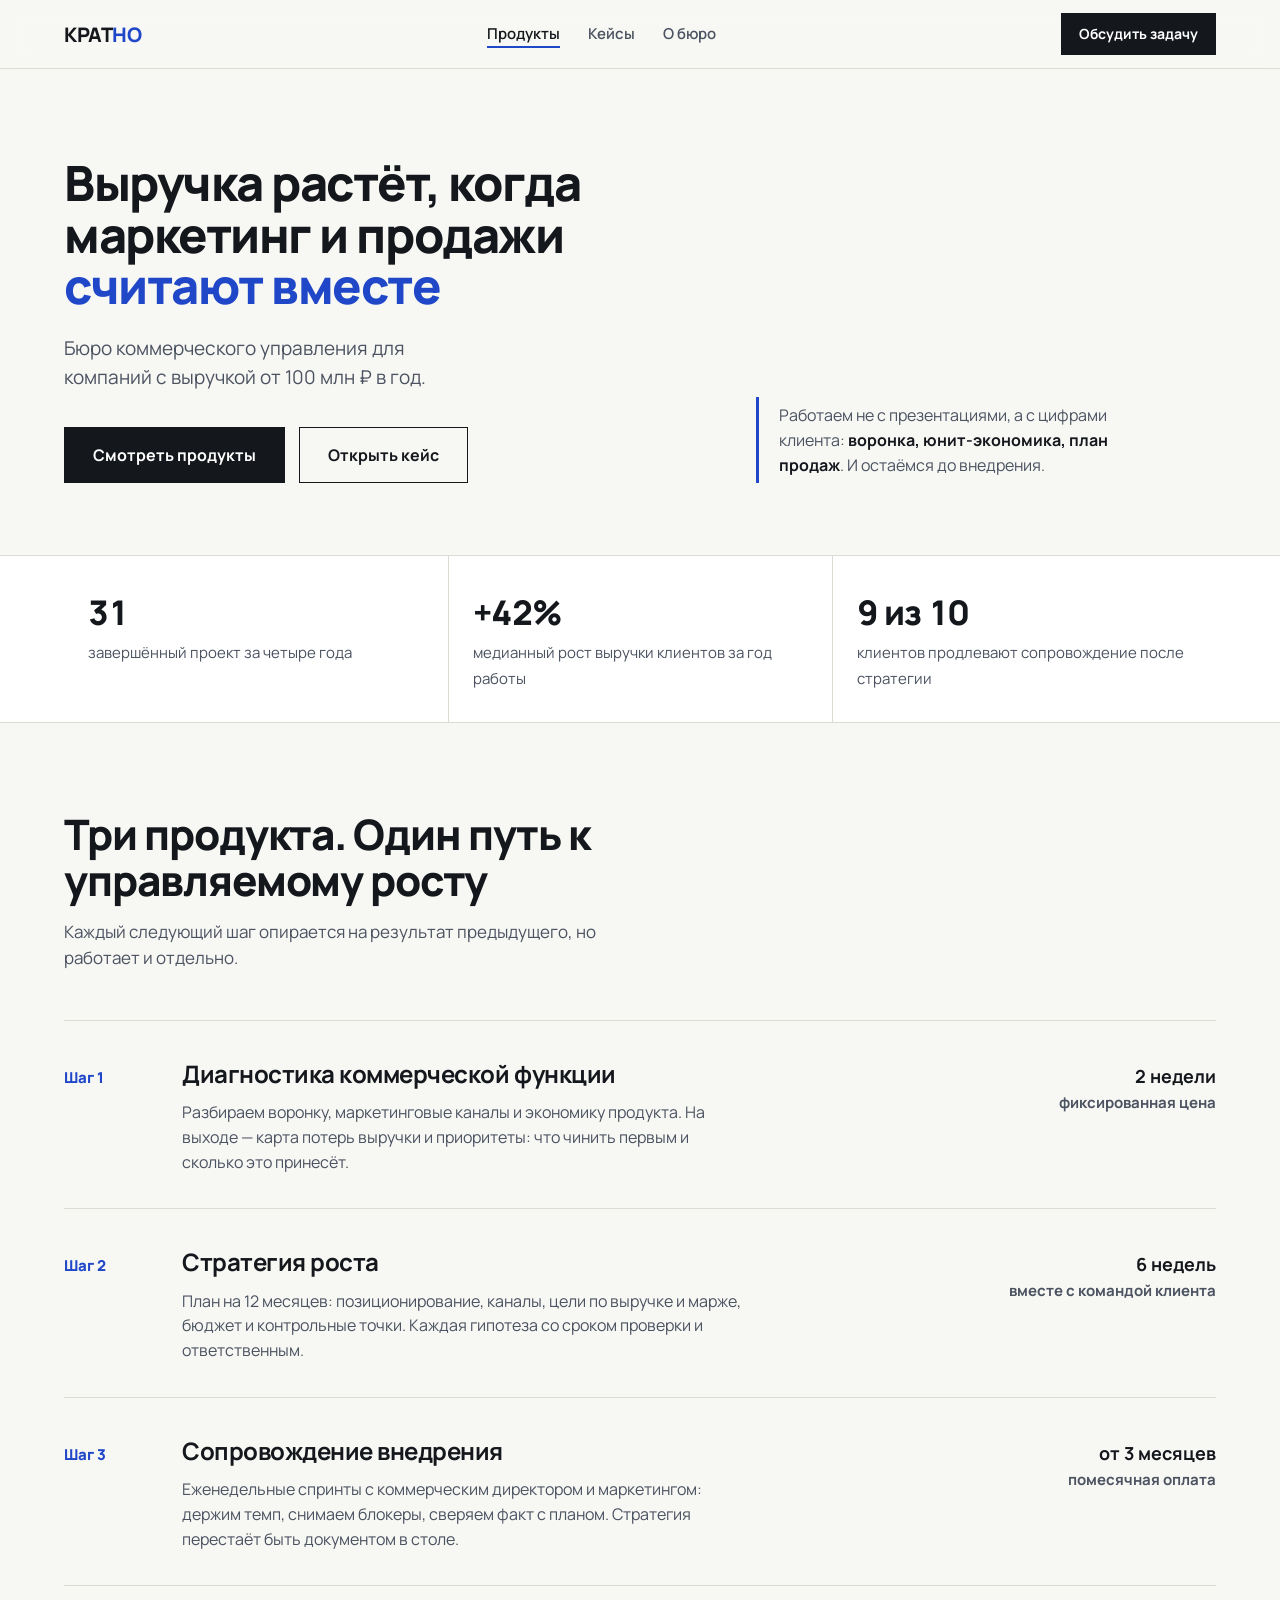
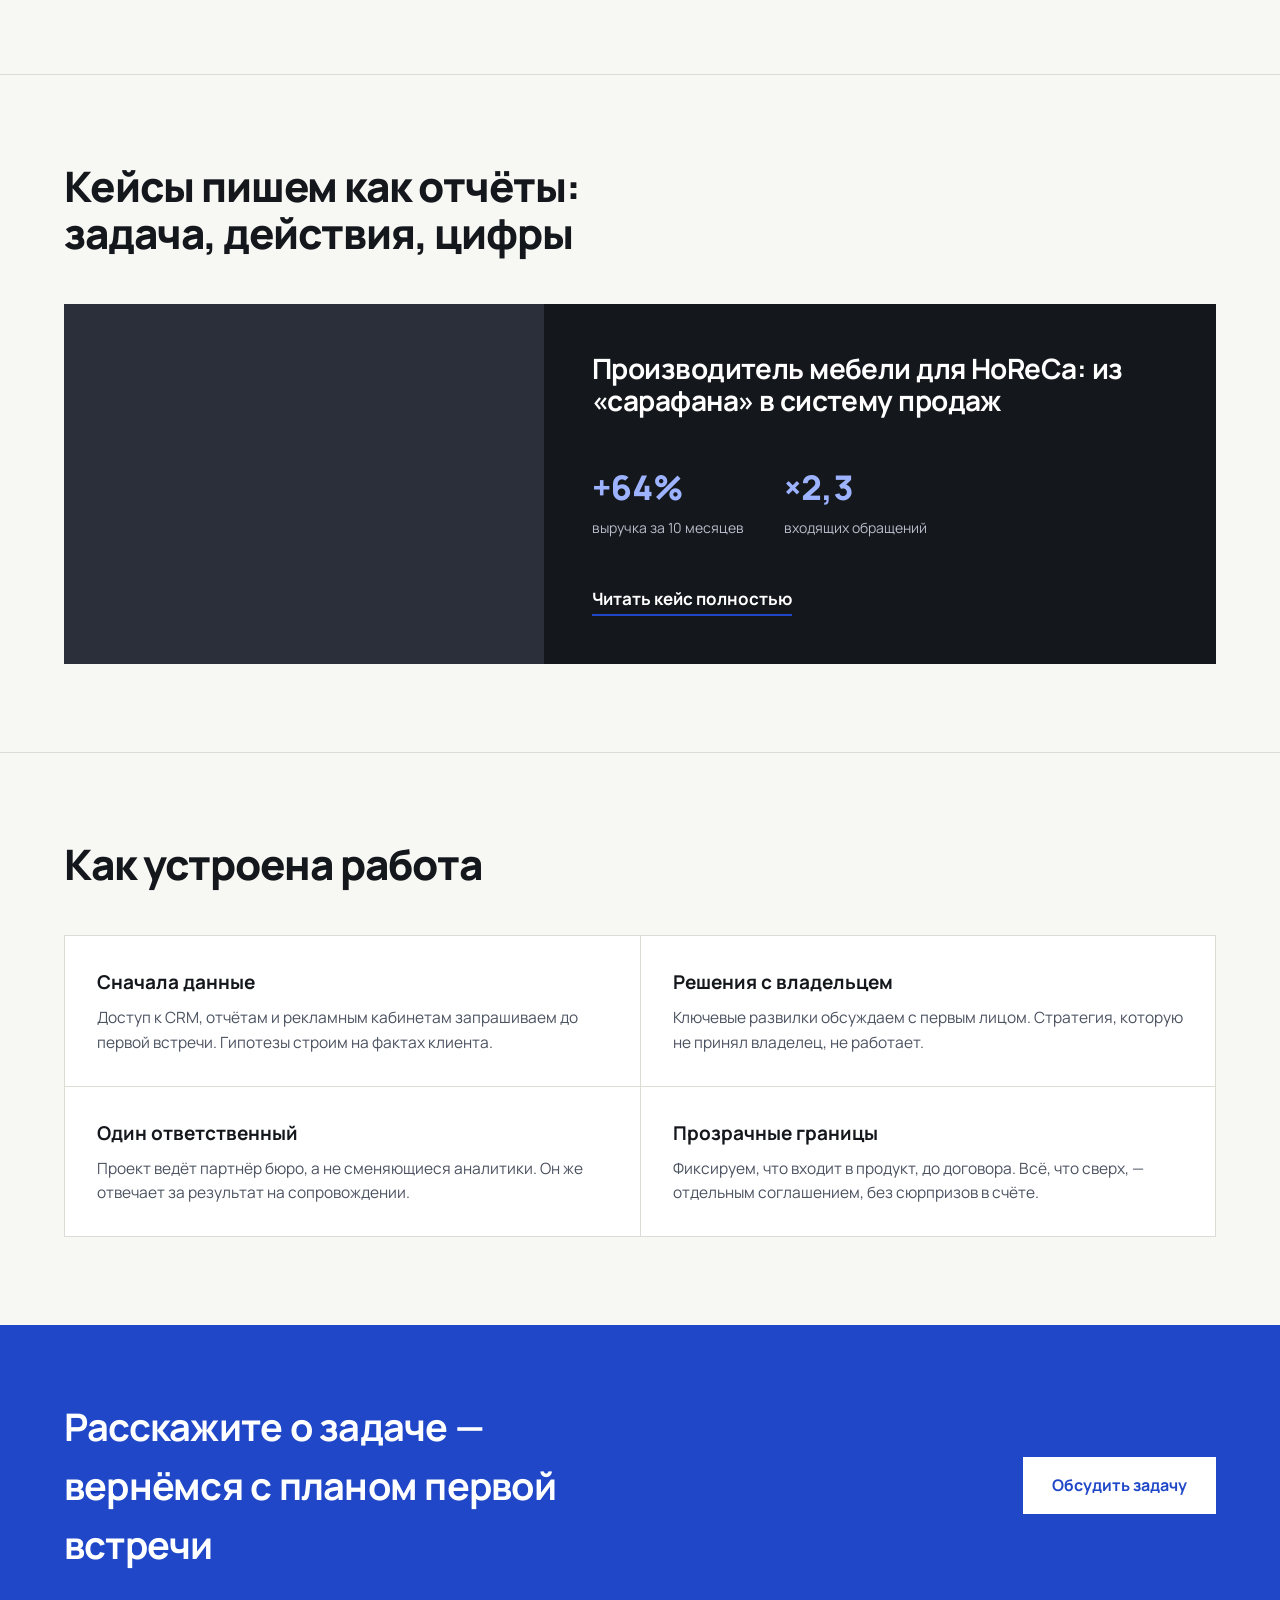
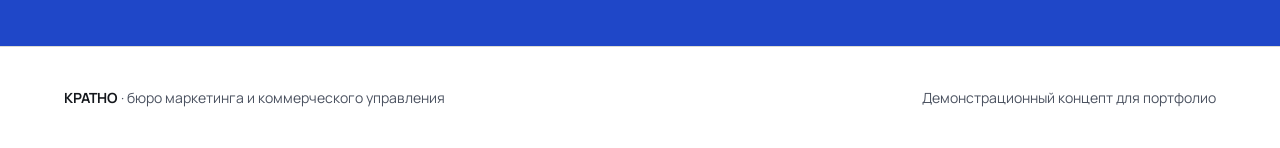
==== index.html @ 01b99e9a "Consulting bureau demo site: home, case study, about" ====
<!DOCTYPE html>
<html lang="ru">
<head>
<meta charset="utf-8">
<meta name="viewport" content="width=device-width, initial-scale=1">
<title>Кратно — консалтинг по маркетингу и коммерческому управлению</title>
<meta name="description" content="Консалтинговое бюро: диагностика коммерческой функции, стратегия роста и сопровождение внедрения для среднего бизнеса.">
<link rel="preconnect" href="https://fonts.googleapis.com">
<link rel="preconnect" href="https://fonts.gstatic.com" crossorigin>
<link href="https://fonts.googleapis.com/css2?family=Manrope:wght@500;600;700;800&display=swap" rel="stylesheet">
<link rel="stylesheet" href="style.css">
</head>
<body>

<header class="site-head">
  <div class="wrap">
    <a class="logo" href="index.html">КРАТ<em>НО</em></a>
    <nav class="nav">
      <a href="index.html" class="active">Продукты</a>
      <a href="case.html">Кейсы</a>
      <a href="about.html">О бюро</a>
    </nav>
    <a class="head-cta" href="#contact">Обсудить задачу</a>
  </div>
</header>

<section class="hero">
  <div class="wrap hero-grid">
    <div>
      <h1>Выручка растёт, когда маркетинг и продажи <em>считают вместе</em></h1>
      <p class="hero-sub">Бюро коммерческого управления для компаний с выручкой от 100 млн ₽ в год.</p>
      <div class="hero-actions">
        <a class="btn btn-solid" href="#products">Смотреть продукты</a>
        <a class="btn btn-ghost" href="case.html">Открыть кейс</a>
      </div>
    </div>
    <div class="hero-note reveal">
      Работаем не с презентациями, а с цифрами клиента: <strong>воронка, юнит-экономика, план продаж</strong>. И остаёмся до внедрения.
    </div>
  </div>
</section>

<div class="stats">
  <div class="wrap">
    <div class="stat reveal"><b>31</b><span>завершённый проект за четыре года</span></div>
    <div class="stat reveal"><b>+42%</b><span>медианный рост выручки клиентов за год работы</span></div>
    <div class="stat reveal"><b>9 из 10</b><span>клиентов продлевают сопровождение после стратегии</span></div>
  </div>
</div>

<section class="block" id="products">
  <div class="wrap">
    <h2>Три продукта. Один путь к управляемому росту</h2>
    <p class="lead">Каждый следующий шаг опирается на результат предыдущего, но работает и отдельно.</p>

    <div class="products">
      <div class="product reveal">
        <div class="step">Шаг 1</div>
        <div>
          <h3>Диагностика коммерческой функции</h3>
          <p>Разбираем воронку, маркетинговые каналы и экономику продукта. На выходе — карта потерь выручки и приоритеты: что чинить первым и сколько это принесёт.</p>
        </div>
        <div class="term"><b>2 недели</b>фиксированная цена</div>
      </div>
      <div class="product reveal">
        <div class="step">Шаг 2</div>
        <div>
          <h3>Стратегия роста</h3>
          <p>План на 12 месяцев: позиционирование, каналы, цели по выручке и марже, бюджет и контрольные точки. Каждая гипотеза со сроком проверки и ответственным.</p>
        </div>
        <div class="term"><b>6 недель</b>вместе с командой клиента</div>
      </div>
      <div class="product reveal">
        <div class="step">Шаг 3</div>
        <div>
          <h3>Сопровождение внедрения</h3>
          <p>Еженедельные спринты с коммерческим директором и маркетингом: держим темп, снимаем блокеры, сверяем факт с планом. Стратегия перестаёт быть документом в столе.</p>
        </div>
        <div class="term"><b>от 3 месяцев</b>помесячная оплата</div>
      </div>
    </div>
  </div>
</section>

<section class="block">
  <div class="wrap">
    <h2>Кейсы пишем как отчёты: задача, действия, цифры</h2>
    <div class="case-teaser reveal">
      <div class="case-media" style="background-image:url('https://picsum.photos/id/7/900/720')"></div>
      <div class="case-body">
        <h3>Производитель мебели для HoReCa: из «сарафана» в систему продаж</h3>
        <div class="case-nums">
          <div><b>+64%</b><span>выручка за 10 месяцев</span></div>
          <div><b>×2,3</b><span>входящих обращений</span></div>
        </div>
        <a class="case-link" href="case.html">Читать кейс полностью</a>
      </div>
    </div>
  </div>
</section>

<section class="block">
  <div class="wrap">
    <h2>Как устроена работа</h2>
    <div class="method">
      <div class="reveal"><h3>Сначала данные</h3><p>Доступ к CRM, отчётам и рекламным кабинетам запрашиваем до первой встречи. Гипотезы строим на фактах клиента.</p></div>
      <div class="reveal"><h3>Решения с владельцем</h3><p>Ключевые развилки обсуждаем с первым лицом. Стратегия, которую не принял владелец, не работает.</p></div>
      <div class="reveal"><h3>Один ответственный</h3><p>Проект ведёт партнёр бюро, а не сменяющиеся аналитики. Он же отвечает за результат на сопровождении.</p></div>
      <div class="reveal"><h3>Прозрачные границы</h3><p>Фиксируем, что входит в продукт, до договора. Всё, что сверх, — отдельным соглашением, без сюрпризов в счёте.</p></div>
    </div>
  </div>
</section>

<div class="cta-band" id="contact">
  <div class="wrap">
    <h2>Расскажите о задаче — вернёмся с планом первой встречи</h2>
    <a class="btn" href="mailto:hello@kratno.example">Обсудить задачу</a>
  </div>
</div>

<footer class="site-foot">
  <div class="wrap">
    <div><b>КРАТНО</b> · бюро маркетинга и коммерческого управления</div>
    <div>Демонстрационный концепт для портфолио</div>
  </div>
</footer>

<script>
const io = new IntersectionObserver(es => es.forEach(e => {
  if (e.isIntersecting) { e.target.classList.add('in'); io.unobserve(e.target); }
}), { threshold: 0.15 });
document.querySelectorAll('.reveal').forEach(el => io.observe(el));
</script>
</body>
</html>
---- style.css ----
:root {
  --bg: #f7f7f4;
  --bg-raise: #ffffff;
  --ink: #14171c;
  --ink-soft: #4b5260;
  --line: #dcdcd4;
  --accent: #1f47c8;
  --accent-ink: #ffffff;
  --radius: 0;
  --wrap: 1200px;
}

* { margin: 0; padding: 0; box-sizing: border-box; }

html { scroll-behavior: smooth; }
@media (prefers-reduced-motion: reduce) {
  html { scroll-behavior: auto; }
  .reveal { opacity: 1 !important; transform: none !important; transition: none !important; }
}

body {
  font-family: "Manrope", -apple-system, "Segoe UI", sans-serif;
  background: var(--bg);
  color: var(--ink);
  line-height: 1.55;
  font-size: 17px;
  -webkit-font-smoothing: antialiased;
}

.wrap { max-width: var(--wrap); margin: 0 auto; padding: 0 24px; }

a { color: inherit; text-decoration: none; }
img { max-width: 100%; display: block; }

/* ---------- header ---------- */
.site-head {
  position: sticky; top: 0; z-index: 40;
  background: color-mix(in srgb, var(--bg) 88%, transparent);
  backdrop-filter: blur(12px);
  border-bottom: 1px solid var(--line);
}
.site-head .wrap {
  display: flex; align-items: center; justify-content: space-between;
  height: 68px;
}
.logo { font-weight: 800; font-size: 20px; letter-spacing: -0.02em; }
.logo em { font-style: normal; color: var(--accent); }
.nav { display: flex; gap: 28px; font-size: 15px; font-weight: 600; color: var(--ink-soft); }
.nav a:hover { color: var(--ink); }
.nav a.active { color: var(--ink); box-shadow: 0 2px 0 var(--accent); }
.head-cta {
  font-size: 14px; font-weight: 700;
  background: var(--ink); color: #fff;
  padding: 10px 18px;
  transition: transform .15s ease, background .15s ease;
}
.head-cta:hover { background: var(--accent); }
.head-cta:active { transform: translateY(1px); }

/* ---------- hero ---------- */
.hero { padding: 88px 0 72px; border-bottom: 1px solid var(--line); }
.hero-grid {
  display: grid; grid-template-columns: 7fr 5fr; gap: 48px; align-items: end;
}
.hero h1 {
  font-size: clamp(32px, 3.8vw, 50px);
  line-height: 1.06; letter-spacing: -0.03em; font-weight: 800;
  max-width: 21ch;
}
.hero h1 em { font-style: normal; color: var(--accent); }
.hero-sub {
  margin-top: 22px; font-size: 19px; color: var(--ink-soft); max-width: 34ch;
}
.hero-actions { margin-top: 34px; display: flex; gap: 14px; flex-wrap: wrap; }
.btn {
  display: inline-block; font-weight: 700; font-size: 16px;
  padding: 15px 28px; border: 1px solid var(--ink);
  transition: transform .15s ease, background .15s ease, color .15s ease;
}
.btn:active { transform: translateY(1px) scale(.99); }
.btn-solid { background: var(--ink); color: #fff; }
.btn-solid:hover { background: var(--accent); border-color: var(--accent); }
.btn-ghost:hover { background: var(--ink); color: #fff; }
.hero-note {
  border-left: 3px solid var(--accent);
  padding: 6px 0 6px 20px;
  color: var(--ink-soft); font-size: 16px;
  max-width: 36ch;
}
.hero-note strong { color: var(--ink); }

/* ---------- stats strip ---------- */
.stats { border-bottom: 1px solid var(--line); background: var(--bg-raise); }
.stats .wrap {
  display: grid; grid-template-columns: repeat(3, 1fr);
}
.stat { padding: 30px 24px; }
.stat + .stat { border-left: 1px solid var(--line); }
.stat b {
  display: block; font-size: 34px; font-weight: 800; letter-spacing: -0.02em;
  font-variant-numeric: tabular-nums;
}
.stat span { color: var(--ink-soft); font-size: 15px; }

/* ---------- sections ---------- */
section.block { padding: 88px 0; }
.block + .block { border-top: 1px solid var(--line); }
.block h2 {
  font-size: clamp(28px, 3.4vw, 42px); letter-spacing: -0.025em;
  line-height: 1.1; font-weight: 800; max-width: 22ch;
}
.block .lead { margin-top: 16px; color: var(--ink-soft); max-width: 58ch; }

/* products */
.products { margin-top: 48px; display: grid; grid-template-columns: 1fr; }
.product {
  display: grid; grid-template-columns: 90px 1fr 220px; gap: 28px;
  padding: 34px 0; border-top: 1px solid var(--line);
  align-items: baseline;
}
.product:last-child { border-bottom: 1px solid var(--line); }
.product .step {
  font-weight: 800; font-size: 15px; color: var(--accent);
}
.product h3 { font-size: 24px; letter-spacing: -0.02em; }
.product p { margin-top: 8px; color: var(--ink-soft); font-size: 16px; max-width: 56ch; }
.product .term { text-align: right; font-weight: 700; font-size: 15px; color: var(--ink-soft); }
.product .term b { display: block; color: var(--ink); font-size: 18px; }

/* case teaser */
.case-teaser {
  margin-top: 48px;
  display: grid; grid-template-columns: 5fr 7fr; gap: 0;
  background: var(--ink); color: #fff;
}
.case-media { min-height: 360px; background: #2a2f3a center/cover no-repeat; }
.case-body { padding: 48px; display: flex; flex-direction: column; justify-content: space-between; gap: 32px; }
.case-body h3 { font-size: 28px; letter-spacing: -0.02em; line-height: 1.15; }
.case-body .case-nums { display: flex; gap: 40px; }
.case-body .case-nums b {
  display: block; font-size: 34px; font-weight: 800;
  color: #9db3ff; font-variant-numeric: tabular-nums;
}
.case-body .case-nums span { font-size: 14px; color: #b8bdc9; }
.case-link {
  font-weight: 700; color: #fff; border-bottom: 2px solid var(--accent);
  padding-bottom: 2px; align-self: flex-start;
}
.case-link:hover { color: #9db3ff; }

/* method */
.method { margin-top: 48px; display: grid; grid-template-columns: repeat(2, 1fr); gap: 1px; background: var(--line); border: 1px solid var(--line); }
.method div { background: var(--bg-raise); padding: 32px; }
.method h3 { font-size: 19px; margin-bottom: 8px; }
.method p { color: var(--ink-soft); font-size: 15.5px; }

/* CTA band */
.cta-band { background: var(--accent); color: var(--accent-ink); }
.cta-band .wrap {
  padding: 72px 24px;
  display: flex; align-items: center; justify-content: space-between; gap: 32px; flex-wrap: wrap;
}
.cta-band h2 { font-size: clamp(26px, 3vw, 38px); letter-spacing: -0.02em; max-width: 24ch; }
.cta-band .btn { border-color: #fff; background: #fff; color: var(--accent); }
.cta-band .btn:hover { background: var(--ink); border-color: var(--ink); color: #fff; }

/* ---------- case page ---------- */
.case-hero { padding: 72px 0 56px; border-bottom: 1px solid var(--line); }
.crumbs { font-size: 14px; font-weight: 600; color: var(--ink-soft); margin-bottom: 28px; }
.crumbs a:hover { color: var(--accent); }
.case-hero h1 {
  font-size: clamp(32px, 4.4vw, 54px); letter-spacing: -0.03em; line-height: 1.06; font-weight: 800;
  max-width: 24ch;
}
.case-meta { margin-top: 28px; display: flex; gap: 44px; flex-wrap: wrap; }
.case-meta div b { display: block; font-size: 15px; }
.case-meta div span { font-size: 14px; color: var(--ink-soft); }

.case-results { background: var(--ink); color: #fff; }
.case-results .wrap { display: grid; grid-template-columns: repeat(3, 1fr); }
.case-results .stat + .stat { border-left: 1px solid #2c313c; }
.case-results .stat b { color: #9db3ff; }
.case-results .stat span { color: #b8bdc9; }

.case-article { padding: 72px 0; display: grid; grid-template-columns: 4fr 8fr; gap: 56px; }
.case-article aside { position: sticky; top: 100px; align-self: start; }
.case-article aside nav { display: flex; flex-direction: column; gap: 10px; font-weight: 600; color: var(--ink-soft); font-size: 15px; }
.case-article aside nav a:hover { color: var(--accent); }
.case-article h2 { font-size: 26px; letter-spacing: -0.02em; margin: 44px 0 14px; }
.case-article h2:first-child { margin-top: 0; }
.case-article p { color: var(--ink-soft); margin-bottom: 14px; max-width: 62ch; }
.case-article ul { margin: 0 0 14px 20px; color: var(--ink-soft); }
.case-article li { margin-bottom: 6px; }
.case-quote {
  margin: 36px 0; padding: 28px 32px;
  background: var(--bg-raise); border-left: 3px solid var(--accent);
  font-size: 19px; line-height: 1.45; color: var(--ink);
}
.case-quote footer { margin-top: 12px; font-size: 14px; color: var(--ink-soft); font-weight: 600; }

/* ---------- about ---------- */
.about-hero { padding: 88px 0 64px; border-bottom: 1px solid var(--line); }
.about-hero h1 {
  font-size: clamp(34px, 4.6vw, 58px); letter-spacing: -0.03em; line-height: 1.05; font-weight: 800; max-width: 20ch;
}
.about-hero .lead { margin-top: 20px; font-size: 19px; color: var(--ink-soft); max-width: 52ch; }

.principles { margin-top: 48px; }
.principle {
  display: grid; grid-template-columns: 90px 1fr; gap: 28px;
  padding: 30px 0; border-top: 1px solid var(--line);
}
.principle:last-child { border-bottom: 1px solid var(--line); }
.principle .no { font-weight: 800; color: var(--accent); font-size: 15px; }
.principle h3 { font-size: 21px; letter-spacing: -0.01em; }
.principle p { margin-top: 6px; color: var(--ink-soft); font-size: 16px; max-width: 60ch; }

.team-note {
  margin-top: 48px; padding: 36px;
  background: var(--bg-raise); border: 1px solid var(--line);
  display: grid; grid-template-columns: 2fr 1fr; gap: 32px; align-items: center;
}
.team-note h3 { font-size: 22px; letter-spacing: -0.01em; margin-bottom: 10px; }
.team-note p { color: var(--ink-soft); }

/* ---------- footer ---------- */
.site-foot { border-top: 1px solid var(--line); background: var(--bg-raise); }
.site-foot .wrap {
  padding: 40px 24px; display: flex; justify-content: space-between; gap: 24px; flex-wrap: wrap;
  font-size: 14px; color: var(--ink-soft);
}
.site-foot b { color: var(--ink); }

/* ---------- reveal ---------- */
.reveal { opacity: 0; transform: translateY(18px); transition: opacity .6s ease, transform .6s ease; }
.reveal.in { opacity: 1; transform: none; }

/* ---------- mobile ---------- */
@media (max-width: 860px) {
  .nav { display: none; }
  .hero-grid, .case-teaser, .case-article, .team-note { grid-template-columns: 1fr; }
  .case-article aside { position: static; }
  .stats .wrap, .case-results .wrap { grid-template-columns: 1fr; }
  .stat + .stat { border-left: 0; border-top: 1px solid var(--line); }
  .case-results .stat + .stat { border-top-color: #2c313c; }
  .product { grid-template-columns: 1fr; gap: 8px; }
  .product .term { text-align: left; }
  .method { grid-template-columns: 1fr; }
  section.block, .hero, .about-hero { padding: 56px 0; }
}
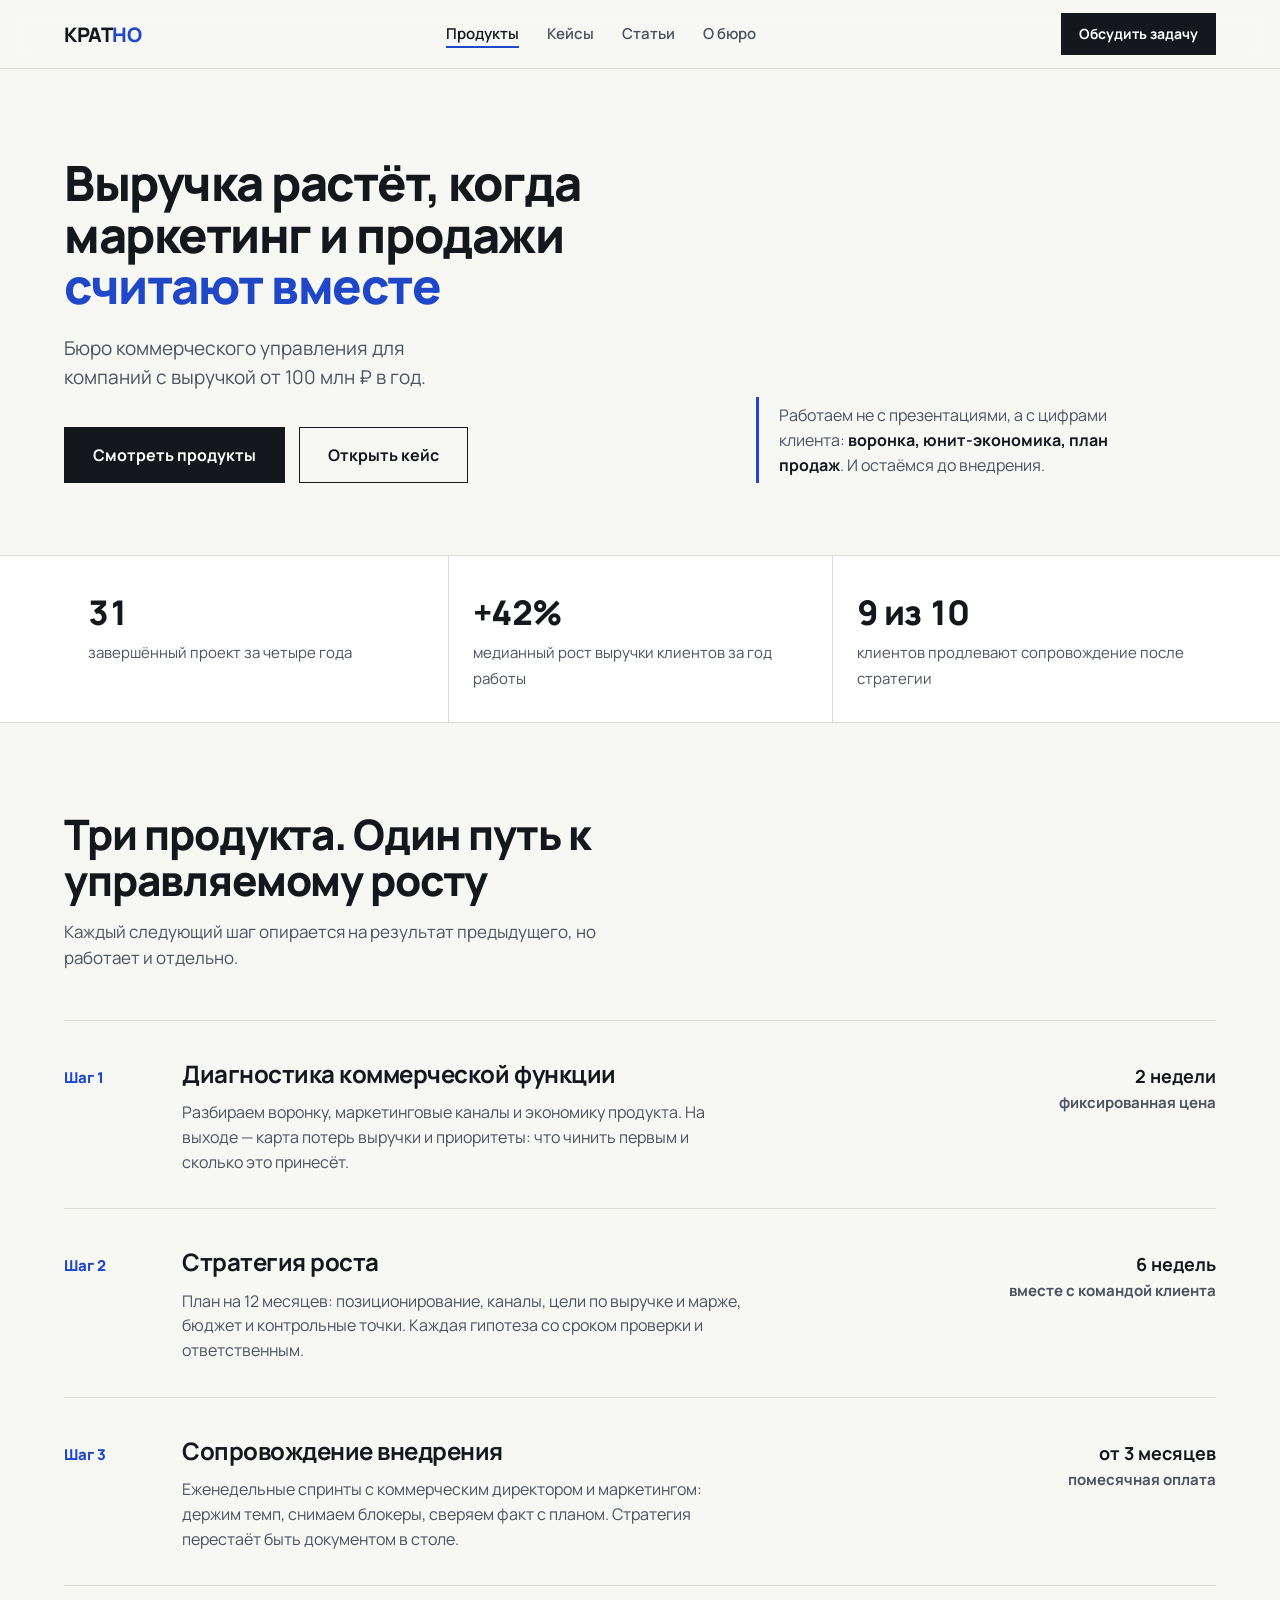
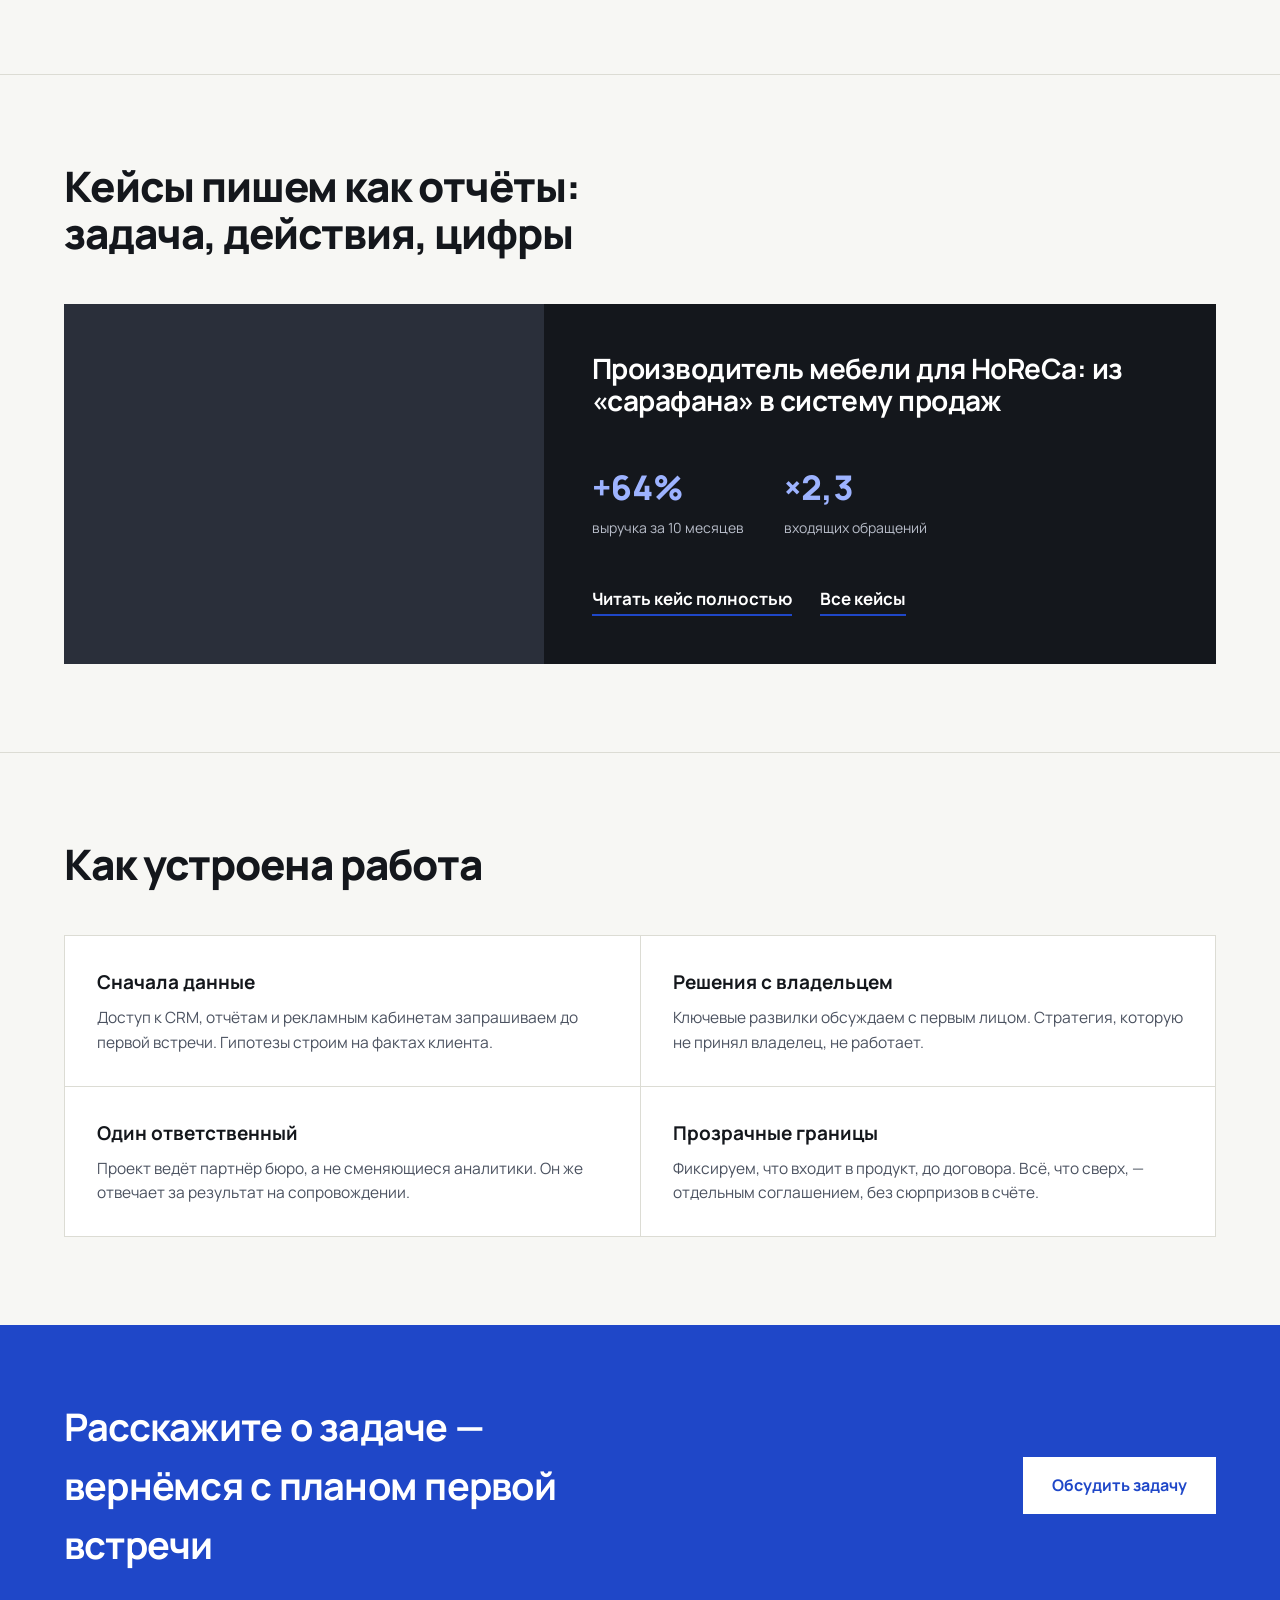
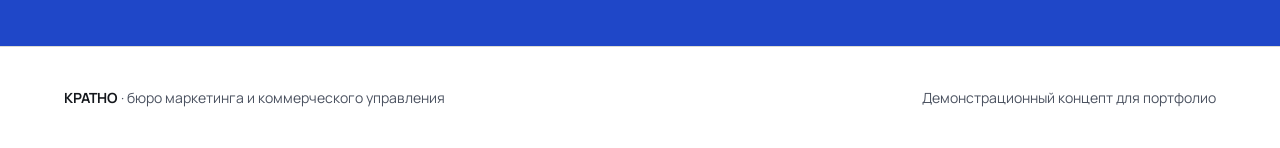
==== commit 58de8d90: "Add cases hub with 2 new case pages and blog section with 2 articles" ====
--- a/index.html
+++ b/index.html
@@ -17,7 +17,8 @@
     <a class="logo" href="index.html">КРАТ<em>НО</em></a>
     <nav class="nav">
       <a href="index.html" class="active">Продукты</a>
-      <a href="case.html">Кейсы</a>
+      <a href="cases.html">Кейсы</a>
+      <a href="blog.html">Статьи</a>
       <a href="about.html">О бюро</a>
     </nav>
     <a class="head-cta" href="#contact">Обсудить задачу</a>
@@ -93,7 +94,10 @@
           <div><b>+64%</b><span>выручка за 10 месяцев</span></div>
           <div><b>×2,3</b><span>входящих обращений</span></div>
         </div>
-        <a class="case-link" href="case.html">Читать кейс полностью</a>
+        <div style="display:flex;gap:28px;flex-wrap:wrap">
+          <a class="case-link" href="case.html">Читать кейс полностью</a>
+          <a class="case-link" href="cases.html">Все кейсы</a>
+        </div>
       </div>
     </div>
   </div>
--- a/style.css
+++ b/style.css
@@ -223,6 +223,40 @@
 .team-note h3 { font-size: 22px; letter-spacing: -0.01em; margin-bottom: 10px; }
 .team-note p { color: var(--ink-soft); }
 
+/* ---------- cases hub ---------- */
+.case-grid { display: grid; grid-template-columns: repeat(3, 1fr); gap: 24px; }
+.case-card { background: var(--bg-raise); border: 1px solid var(--line); display: flex; flex-direction: column; transition: transform .18s ease, box-shadow .18s ease; }
+.case-card:hover { transform: translateY(-3px); box-shadow: 0 12px 32px rgb(20 23 28 / .08); }
+.case-card__media { height: 200px; background: #2a2f3a center/cover no-repeat; }
+.case-card__body { padding: 22px 24px 26px; display: flex; flex-direction: column; gap: 10px; flex: 1; }
+.case-card__tag { font-size: 13px; font-weight: 700; color: var(--accent); letter-spacing: .02em; }
+.case-card__body h3 { font-size: 19px; line-height: 1.25; letter-spacing: -0.01em; }
+.case-card__nums { margin-top: auto; padding-top: 12px; }
+.case-card__nums b { font-size: 26px; font-weight: 800; display: block; font-variant-numeric: tabular-nums; }
+.case-card__nums span { font-size: 13.5px; color: var(--ink-soft); }
+
+/* ---------- blog ---------- */
+.post-list { display: grid; grid-template-columns: repeat(2, 1fr); gap: 24px; }
+.post-card { background: var(--bg-raise); border: 1px solid var(--line); padding: 28px 30px; display: flex; flex-direction: column; gap: 10px; transition: transform .18s ease, box-shadow .18s ease; }
+.post-card:hover { transform: translateY(-3px); box-shadow: 0 12px 32px rgb(20 23 28 / .08); }
+.post-card time { font-size: 13.5px; color: var(--ink-soft); font-weight: 600; }
+.post-card h3 { font-size: 21px; letter-spacing: -0.015em; line-height: 1.25; }
+.post-card p { color: var(--ink-soft); font-size: 15.5px; }
+.post-card .more { margin-top: auto; padding-top: 10px; font-weight: 700; color: var(--accent); font-size: 15px; }
+
+.article { padding: 64px 0 72px; }
+.article .wrap { max-width: 760px; }
+.article h1 { font-size: clamp(30px, 4vw, 44px); letter-spacing: -0.025em; line-height: 1.1; font-weight: 800; }
+.article .meta { margin-top: 14px; color: var(--ink-soft); font-size: 14.5px; font-weight: 600; }
+.article figure { margin: 32px 0; }
+.article figure img { width: 100%; }
+.article figcaption { font-size: 13.5px; color: var(--ink-soft); margin-top: 8px; }
+.article h2 { font-size: 25px; letter-spacing: -0.015em; margin: 38px 0 12px; }
+.article p { color: #3a4150; margin-bottom: 14px; font-size: 17.5px; line-height: 1.65; }
+.article ul { margin: 0 0 14px 22px; color: #3a4150; font-size: 17px; }
+.article li { margin-bottom: 6px; }
+.article .note { background: var(--bg-raise); border-left: 3px solid var(--accent); padding: 18px 22px; margin: 26px 0; color: var(--ink); }
+
 /* ---------- footer ---------- */
 .site-foot { border-top: 1px solid var(--line); background: var(--bg-raise); }
 .site-foot .wrap {
@@ -243,6 +277,7 @@
   .stats .wrap, .case-results .wrap { grid-template-columns: 1fr; }
   .stat + .stat { border-left: 0; border-top: 1px solid var(--line); }
   .case-results .stat + .stat { border-top-color: #2c313c; }
+  .case-grid, .post-list { grid-template-columns: 1fr; }
   .product { grid-template-columns: 1fr; gap: 8px; }
   .product .term { text-align: left; }
   .method { grid-template-columns: 1fr; }
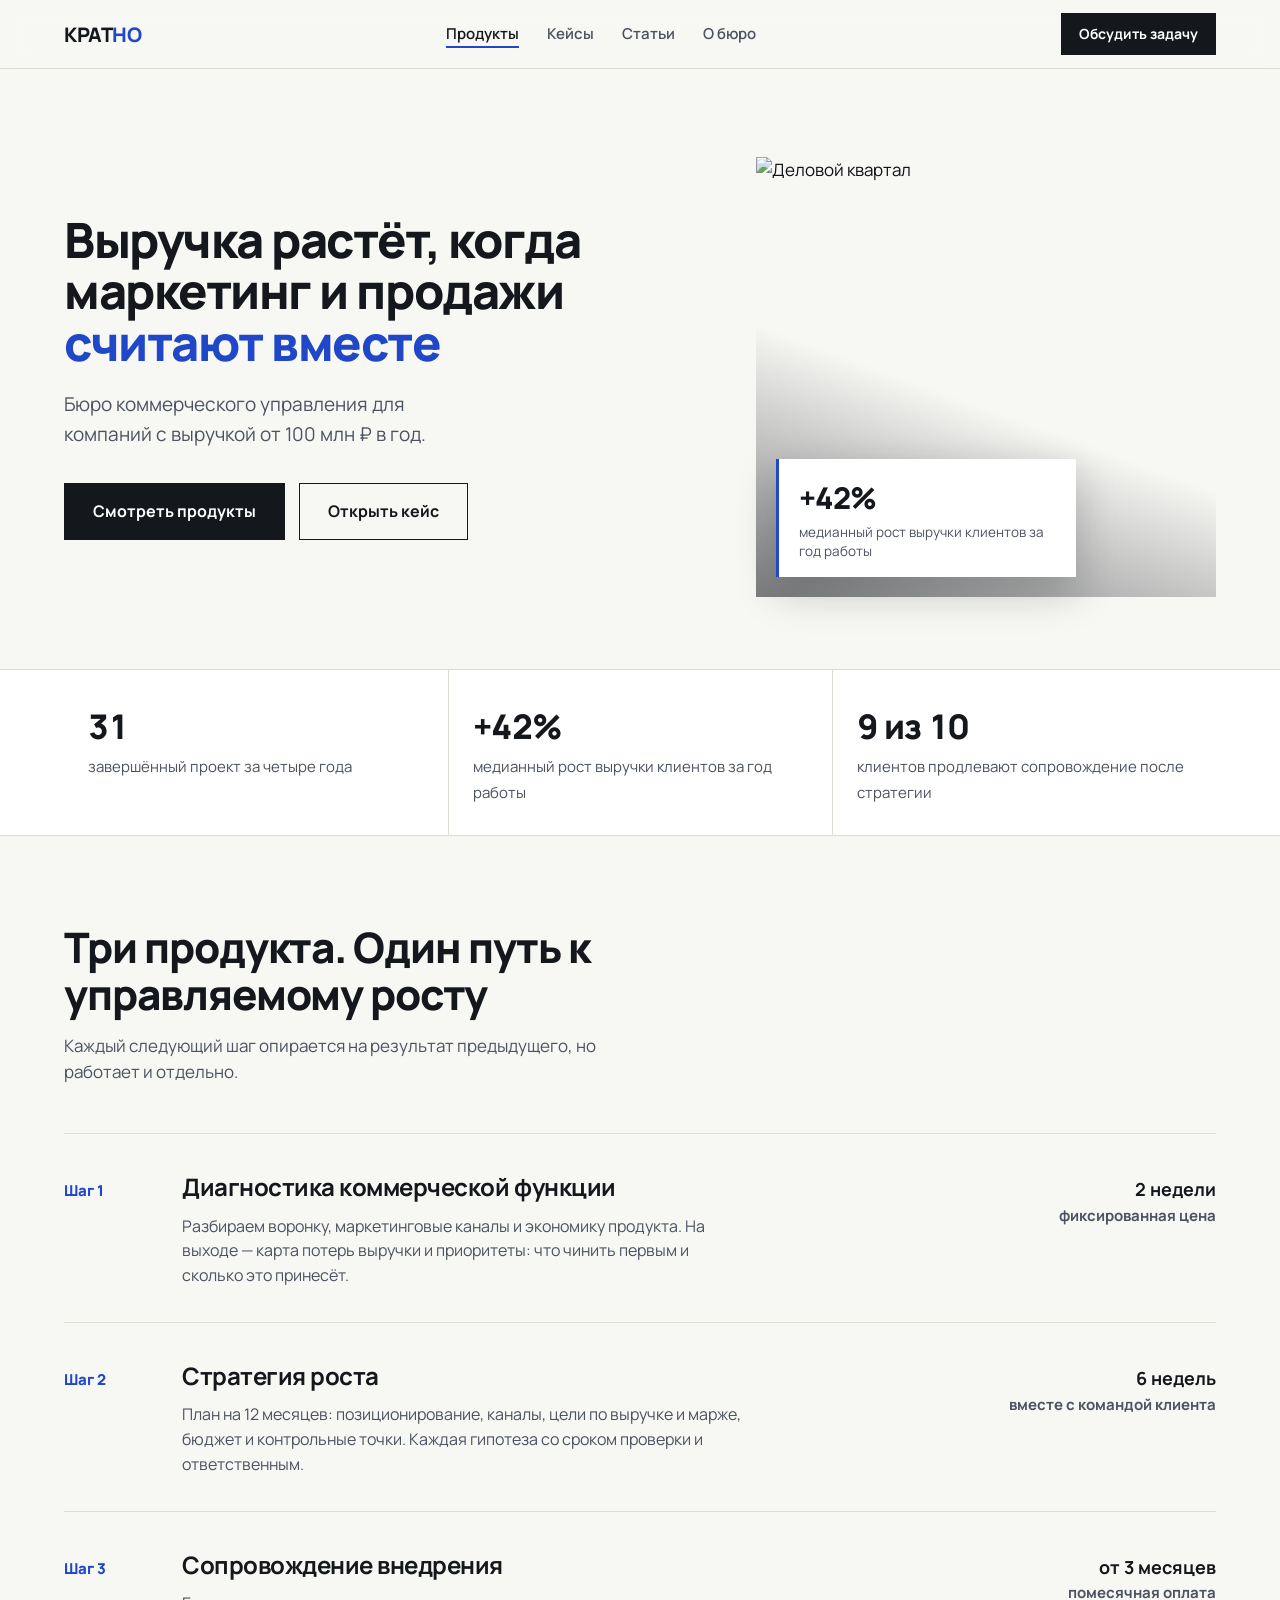
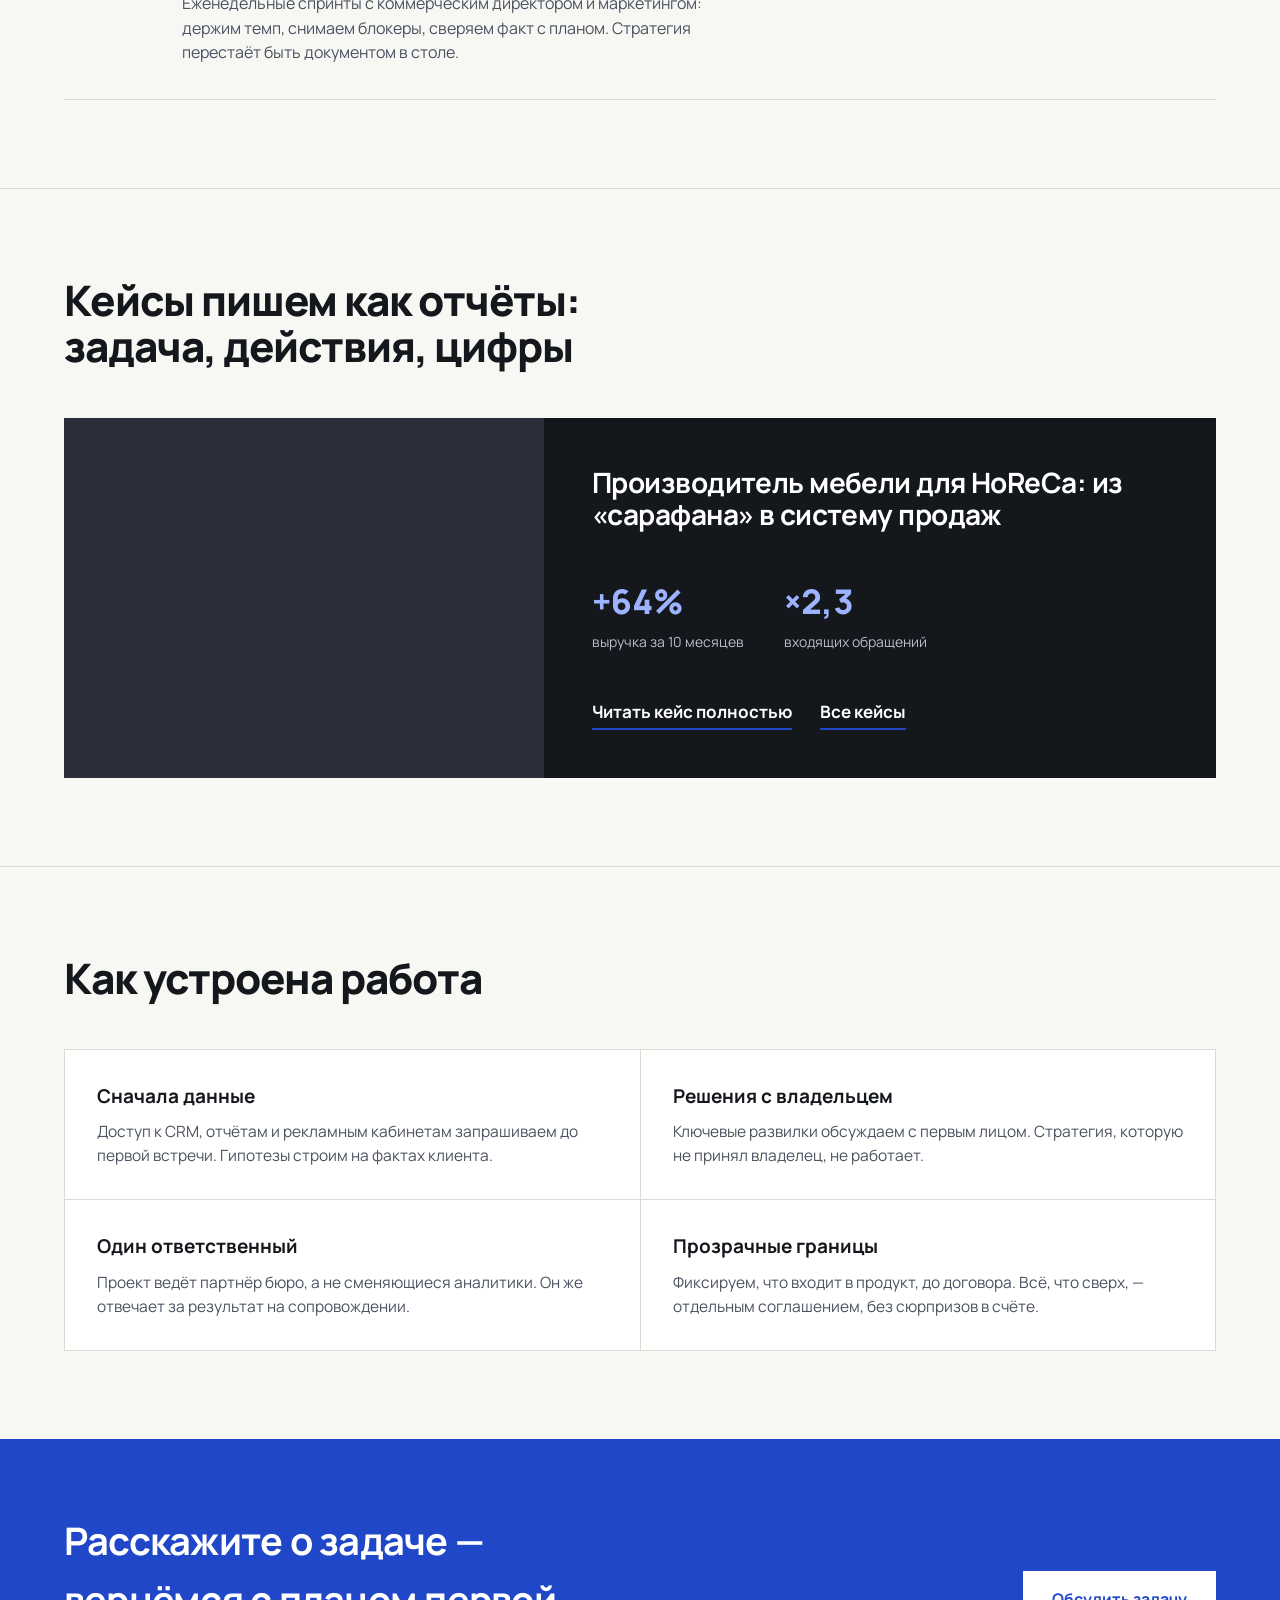
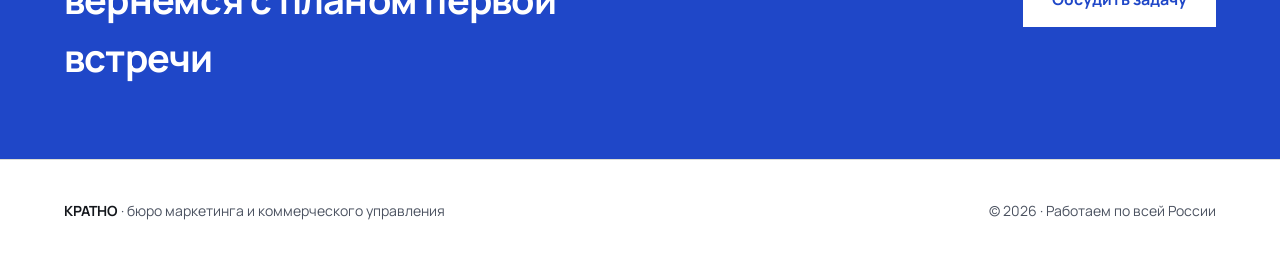
==== commit 469a357d: "Hero visual, cleanup footers" ====
--- a/index.html
+++ b/index.html
@@ -35,8 +35,12 @@
         <a class="btn btn-ghost" href="case.html">Открыть кейс</a>
       </div>
     </div>
-    <div class="hero-note reveal">
-      Работаем не с презентациями, а с цифрами клиента: <strong>воронка, юнит-экономика, план продаж</strong>. И остаёмся до внедрения.
+    <div class="hero-visual reveal">
+      <img src="https://picsum.photos/id/1076/900/1100" alt="Деловой квартал" loading="eager">
+      <div class="hero-chip">
+        <b>+42%</b>
+        <span>медианный рост выручки клиентов за год работы</span>
+      </div>
     </div>
   </div>
 </section>
@@ -125,7 +129,7 @@
 <footer class="site-foot">
   <div class="wrap">
     <div><b>КРАТНО</b> · бюро маркетинга и коммерческого управления</div>
-    <div>Демонстрационный концепт для портфолио</div>
+    <div>© 2026 · Работаем по всей России</div>
   </div>
 </footer>
 
--- a/style.css
+++ b/style.css
@@ -88,6 +88,25 @@
   max-width: 36ch;
 }
 .hero-note strong { color: var(--ink); }
+.hero-grid { align-items: center; }
+.hero-visual { position: relative; }
+.hero-visual img {
+  width: 100%; height: 440px; object-fit: cover; display: block;
+  filter: saturate(.85) contrast(1.05);
+}
+.hero-visual::after {
+  content: ""; position: absolute; inset: 0;
+  background: linear-gradient(200deg, transparent 55%, rgb(20 23 28 / .55));
+  pointer-events: none;
+}
+.hero-chip {
+  position: absolute; left: 20px; bottom: 20px; z-index: 2;
+  background: var(--bg-raise); border-left: 3px solid var(--accent);
+  padding: 16px 20px; max-width: 300px;
+  box-shadow: 0 16px 40px rgb(20 23 28 / .22);
+}
+.hero-chip b { display: block; font-size: 30px; font-weight: 800; letter-spacing: -0.02em; }
+.hero-chip span { font-size: 13.5px; color: var(--ink-soft); line-height: 1.4; display: block; margin-top: 2px; }
 
 /* ---------- stats strip ---------- */
 .stats { border-bottom: 1px solid var(--line); background: var(--bg-raise); }
@@ -273,6 +292,7 @@
 @media (max-width: 860px) {
   .nav { display: none; }
   .hero-grid, .case-teaser, .case-article, .team-note { grid-template-columns: 1fr; }
+  .hero-visual img { height: 300px; }
   .case-article aside { position: static; }
   .stats .wrap, .case-results .wrap { grid-template-columns: 1fr; }
   .stat + .stat { border-left: 0; border-top: 1px solid var(--line); }
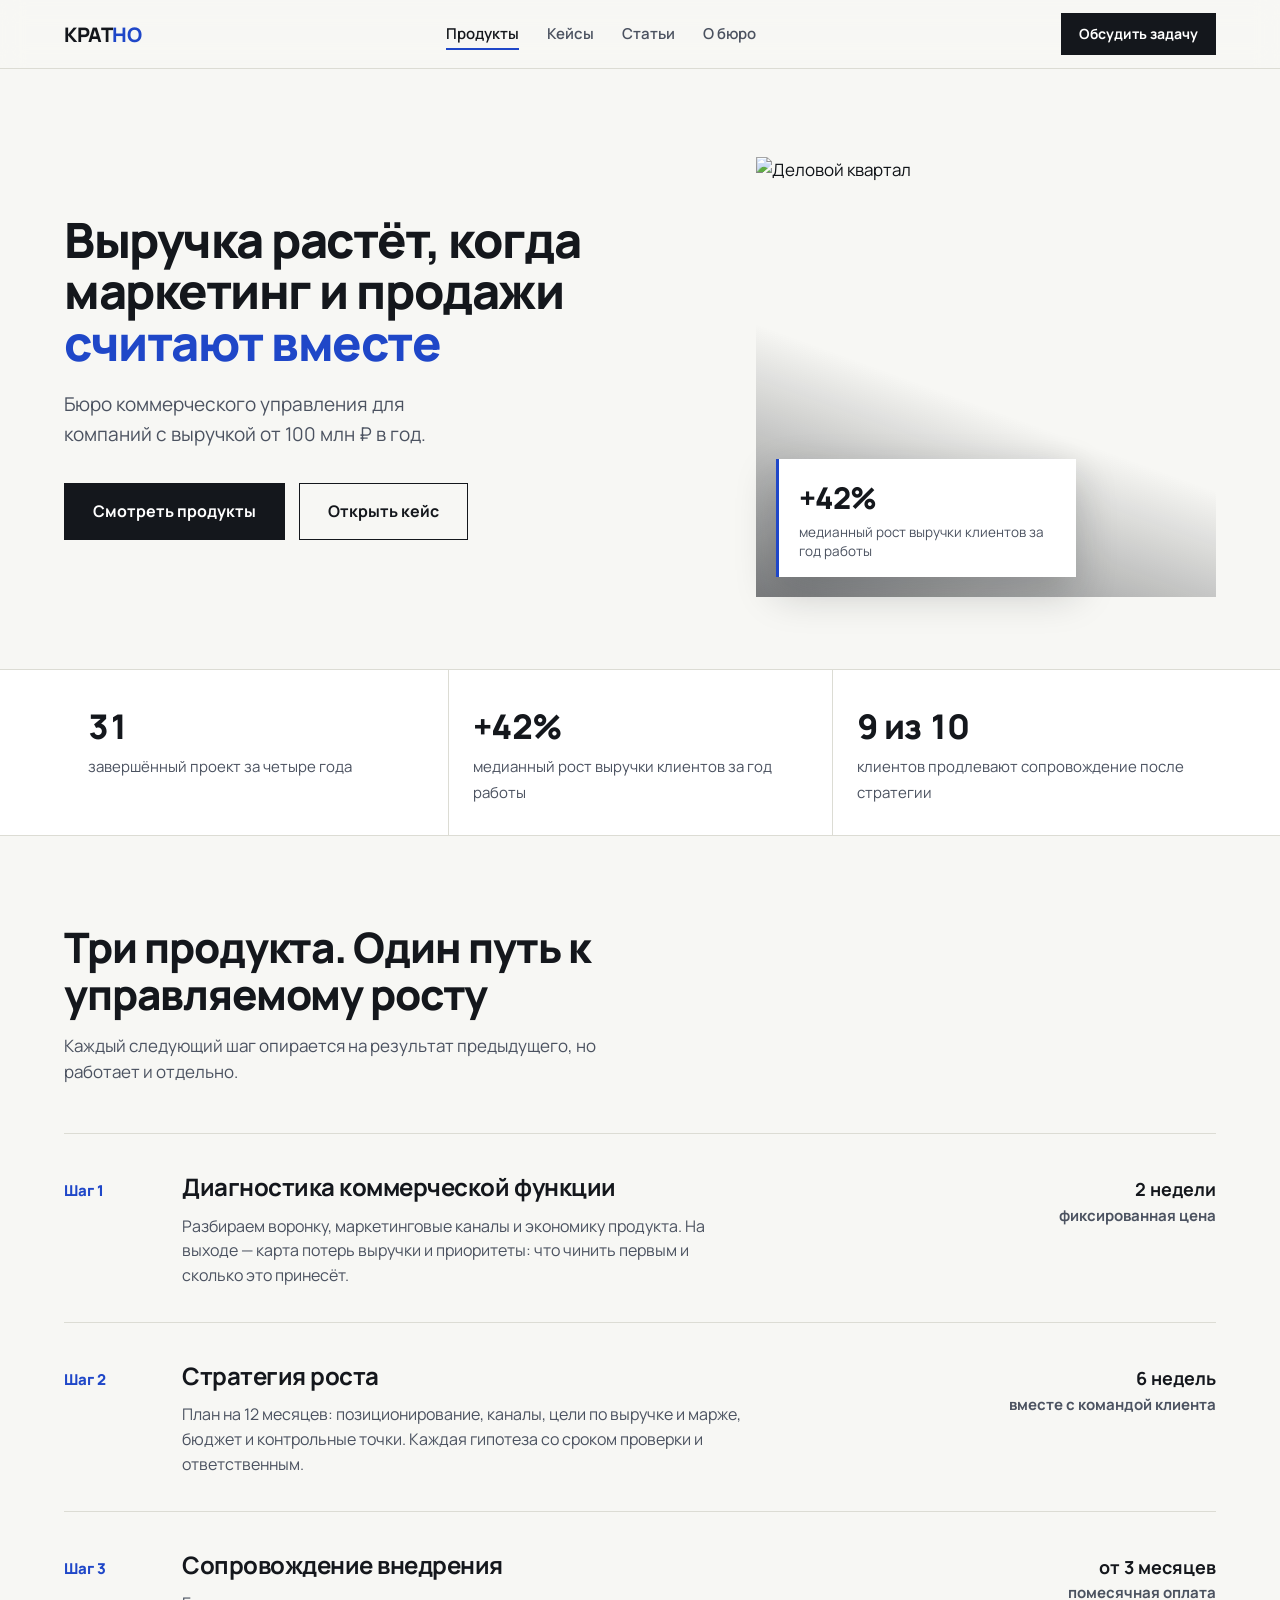
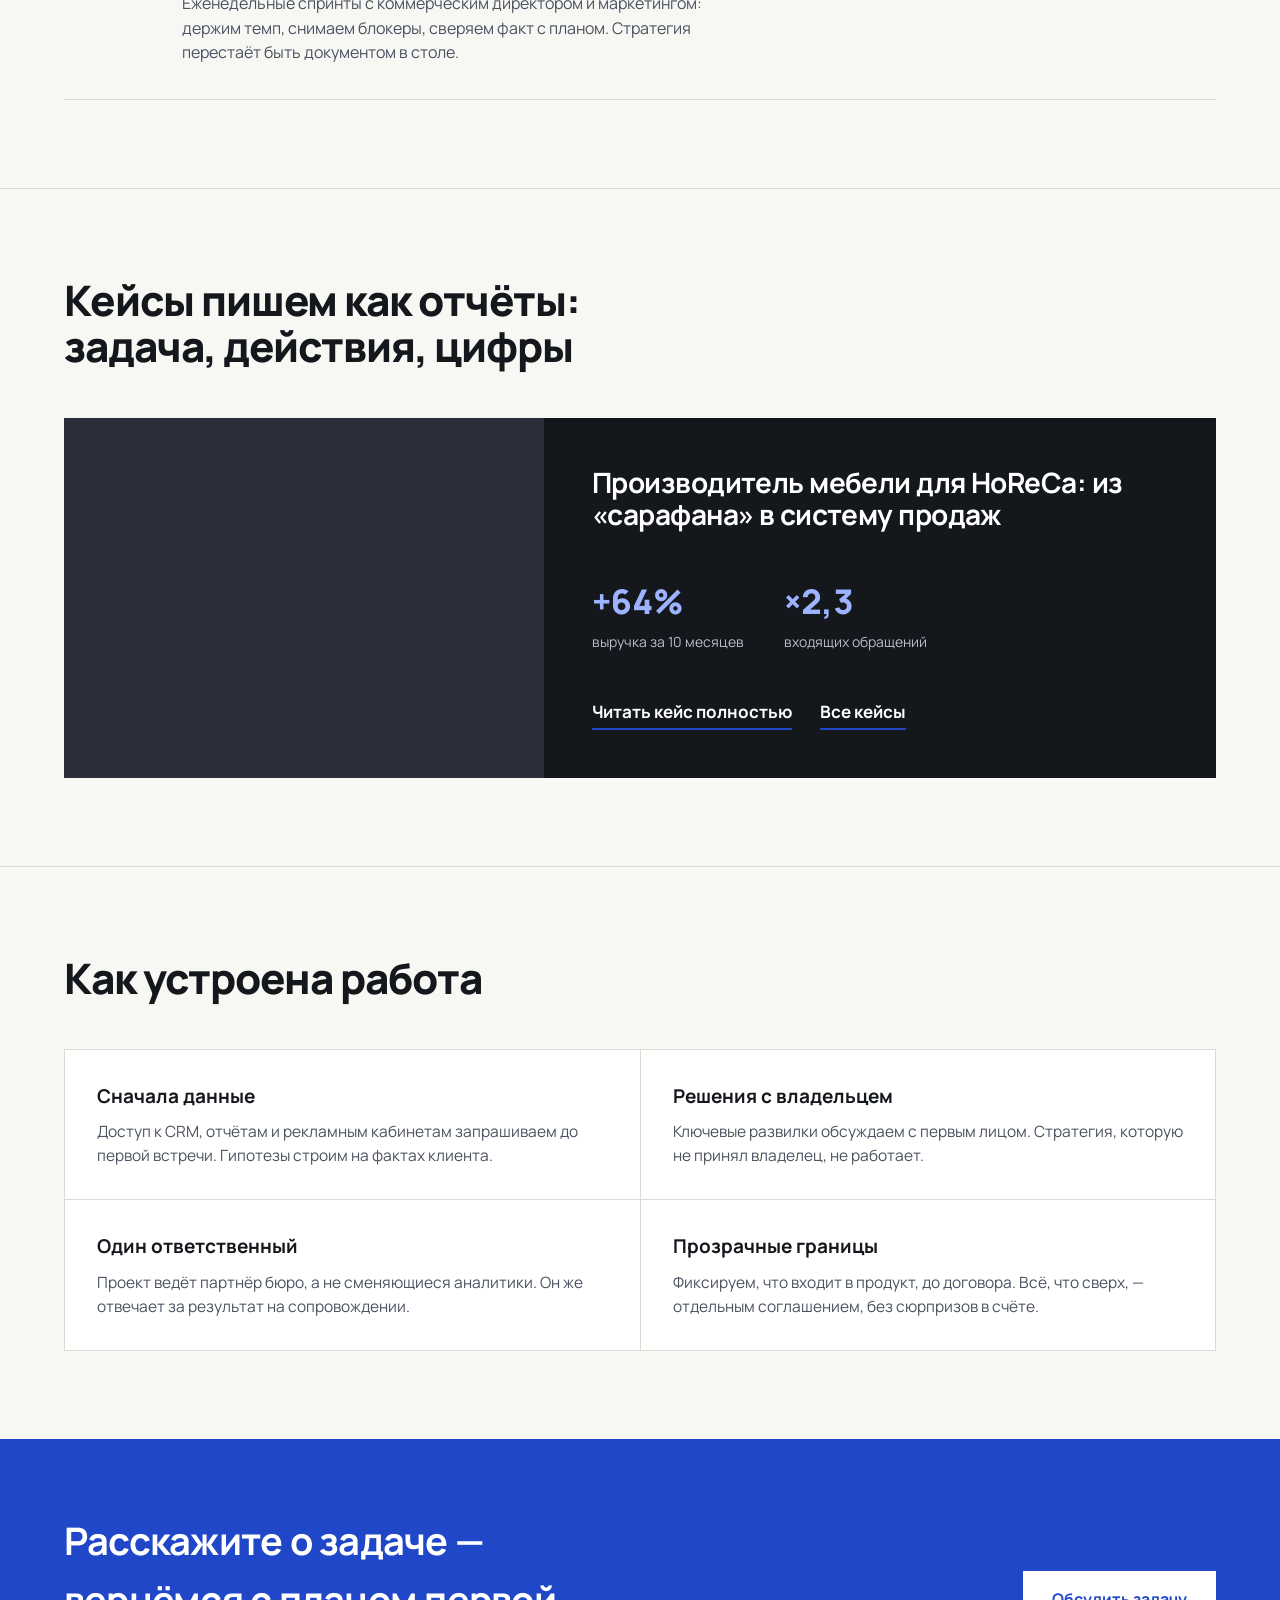
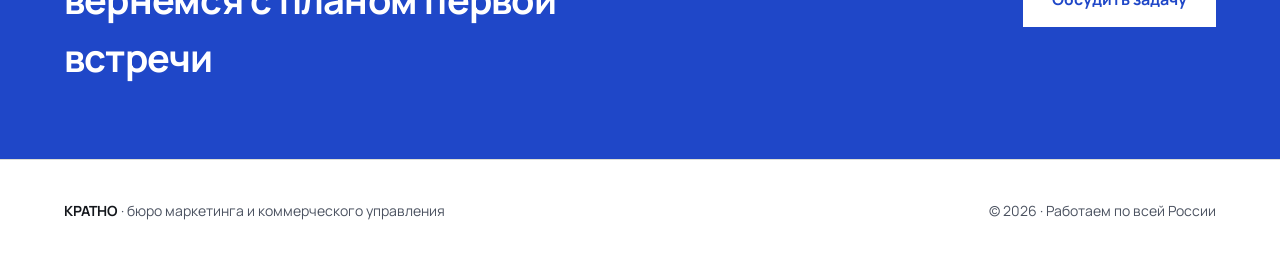
==== commit abe61d49: "Polish: counters, stagger reveal, hero intro, favicon, og tags" ====
--- a/index.html
+++ b/index.html
@@ -9,6 +9,10 @@
 <link rel="preconnect" href="https://fonts.gstatic.com" crossorigin>
 <link href="https://fonts.googleapis.com/css2?family=Manrope:wght@500;600;700;800&display=swap" rel="stylesheet">
 <link rel="stylesheet" href="style.css">
+<link rel="icon" href="data:image/svg+xml,%3Csvg xmlns=%27http://www.w3.org/2000/svg%27 viewBox=%270 0 64 64%27%3E%3Crect width=%2764%27 height=%2764%27 fill=%27%231f47c8%27/%3E%3Ctext x=%2732%27 y=%2744%27 font-family=%27Arial,sans-serif%27 font-size=%2736%27 font-weight=%27800%27 fill=%27white%27 text-anchor=%27middle%27%3EK%3C/text%3E%3C/svg%3E">
+<meta property="og:title" content="Кратно — консалтинг по маркетингу и коммерческому управлению">
+<meta property="og:type" content="website">
+<meta property="og:description" content="Консалтинговое бюро: диагностика коммерческой функции, стратегия роста и сопровождение внедрения для среднего бизнеса.">
 </head>
 <body>
 
@@ -133,11 +137,6 @@
   </div>
 </footer>
 
-<script>
-const io = new IntersectionObserver(es => es.forEach(e => {
-  if (e.isIntersecting) { e.target.classList.add('in'); io.unobserve(e.target); }
-}), { threshold: 0.15 });
-document.querySelectorAll('.reveal').forEach(el => io.observe(el));
-</script>
+<script src="app.js"></script>
 </body>
 </html>
--- a/style.css
+++ b/style.css
@@ -285,8 +285,32 @@
 .site-foot b { color: var(--ink); }
 
 /* ---------- reveal ---------- */
-.reveal { opacity: 0; transform: translateY(18px); transition: opacity .6s ease, transform .6s ease; }
+.reveal { opacity: 0; transform: translateY(18px); transition: opacity .7s cubic-bezier(.16,1,.3,1), transform .7s cubic-bezier(.16,1,.3,1); }
 .reveal.in { opacity: 1; transform: none; }
+
+/* header shadow on scroll */
+.site-head.scrolled { box-shadow: 0 6px 24px rgb(20 23 28 / .08); }
+
+/* link underline animation */
+.nav a { position: relative; }
+.nav a::after {
+  content: ""; position: absolute; left: 0; bottom: -4px;
+  width: 100%; height: 2px; background: var(--accent);
+  transform: scaleX(0); transform-origin: left;
+  transition: transform .25s ease;
+}
+.nav a:hover::after, .nav a.active::after { transform: scaleX(1); }
+.nav a.active { box-shadow: none; }
+
+/* hero intro */
+@media (prefers-reduced-motion: no-preference) {
+  .hero h1, .hero-sub, .hero-actions { opacity: 0; transform: translateY(22px); animation: heroIn .8s cubic-bezier(.16,1,.3,1) forwards; }
+  .hero-sub { animation-delay: .12s; }
+  .hero-actions { animation-delay: .22s; }
+  .hero-visual { opacity: 0; transform: translateX(26px); animation: heroIn .9s cubic-bezier(.16,1,.3,1) .18s forwards; }
+  .hero-visual.reveal { transition: none; }
+}
+@keyframes heroIn { to { opacity: 1; transform: none; } }
 
 /* ---------- mobile ---------- */
 @media (max-width: 860px) {
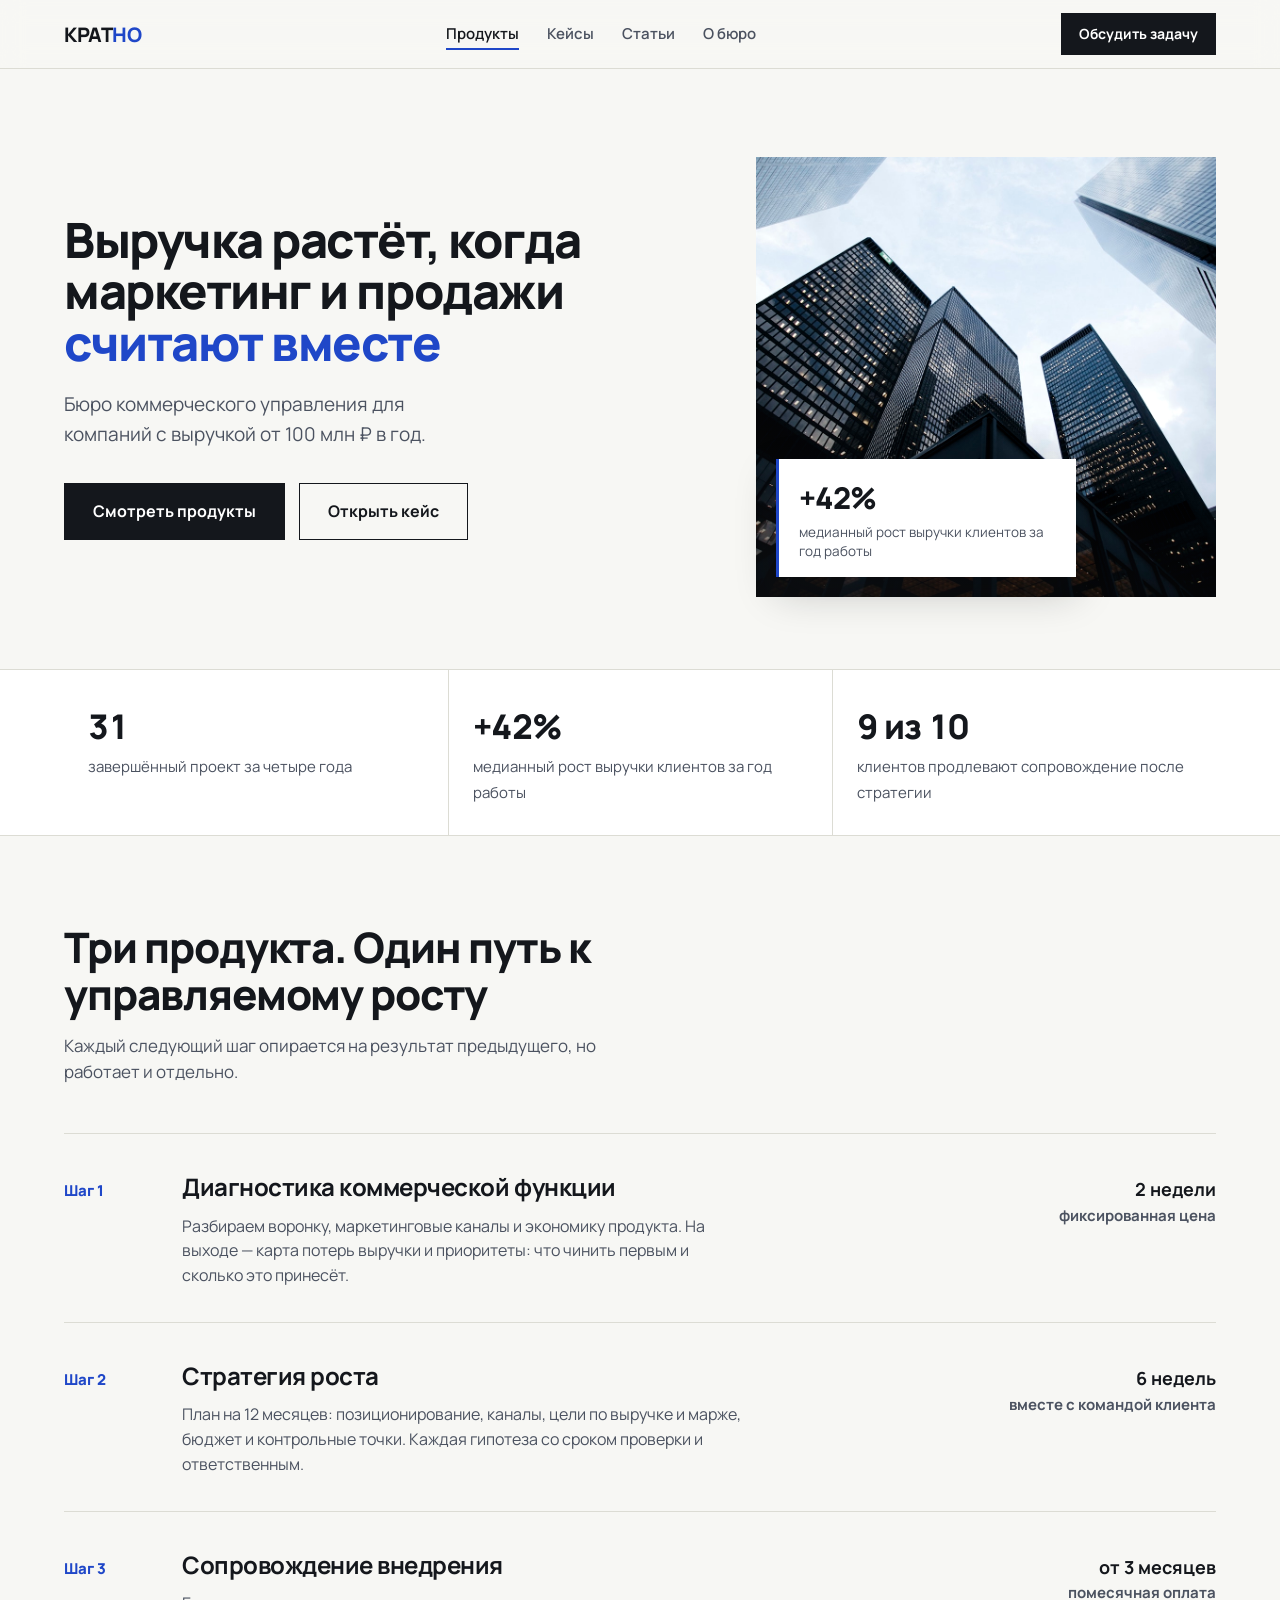
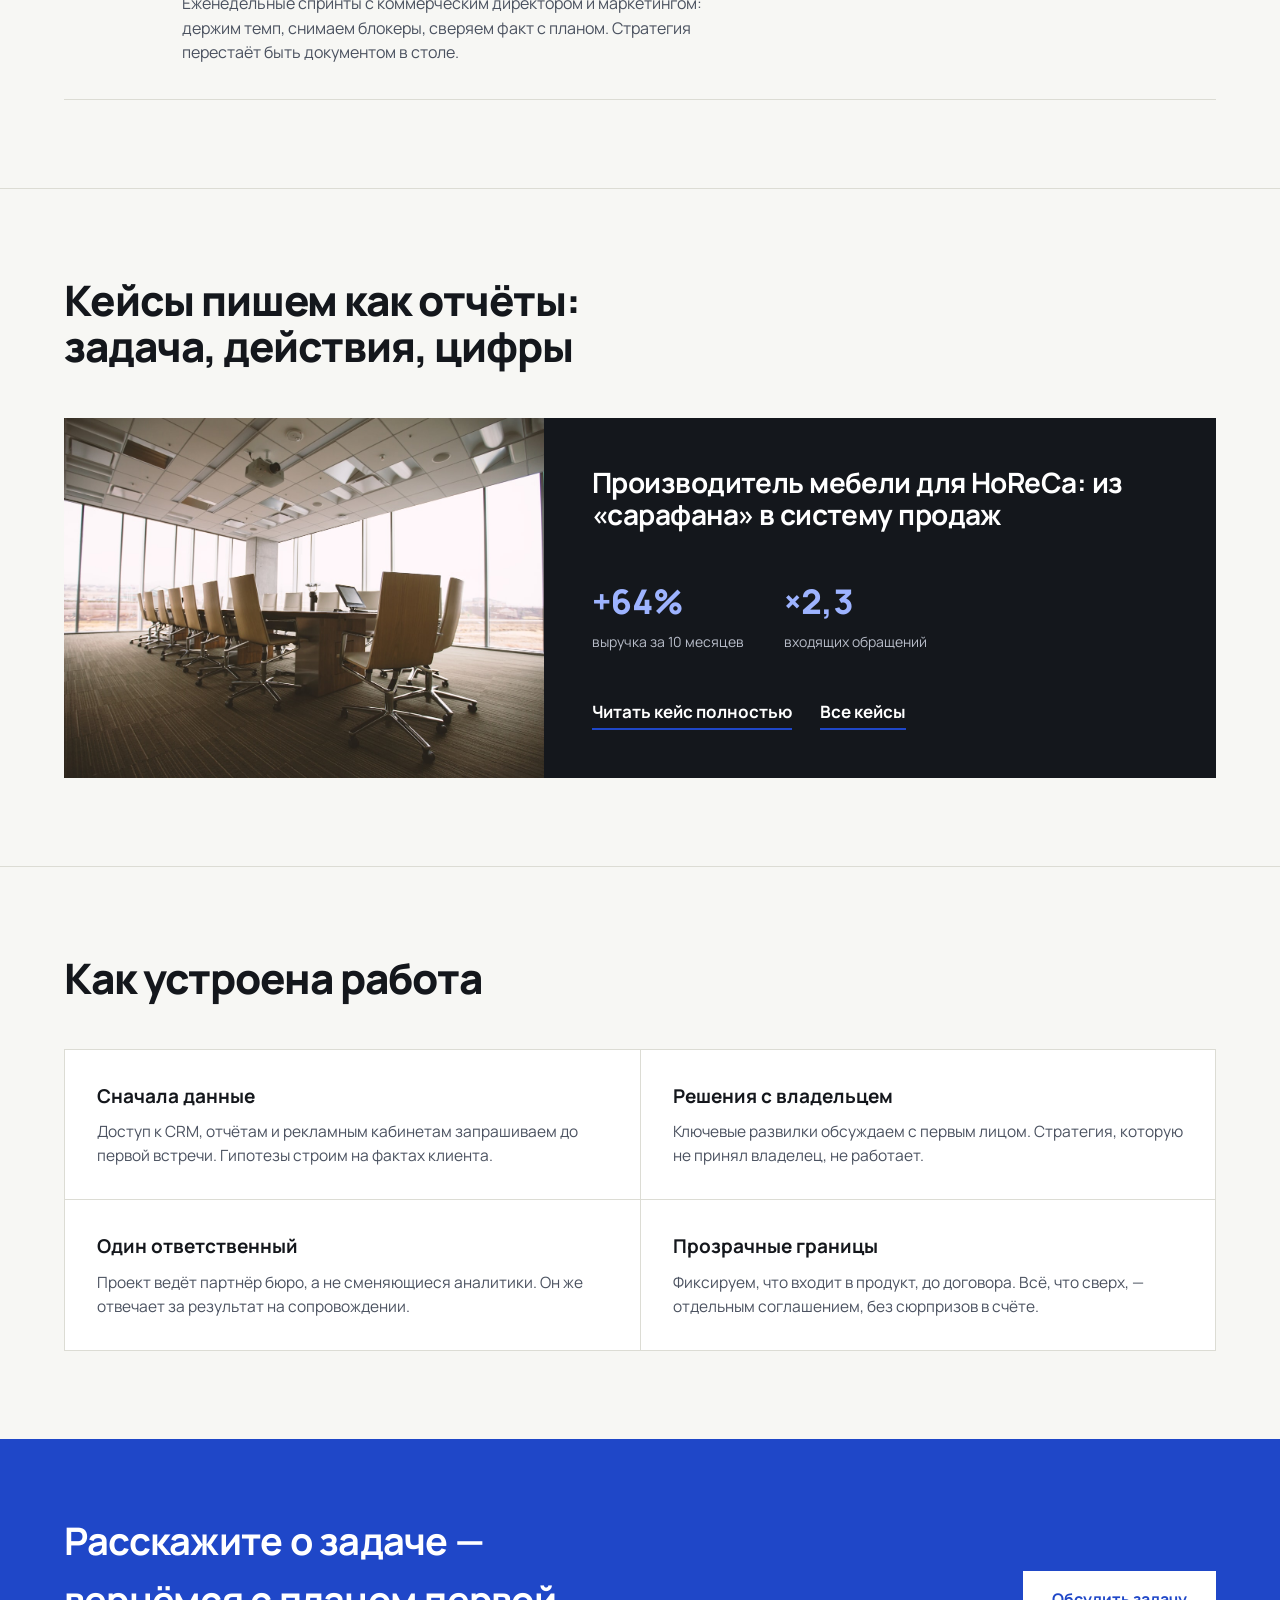
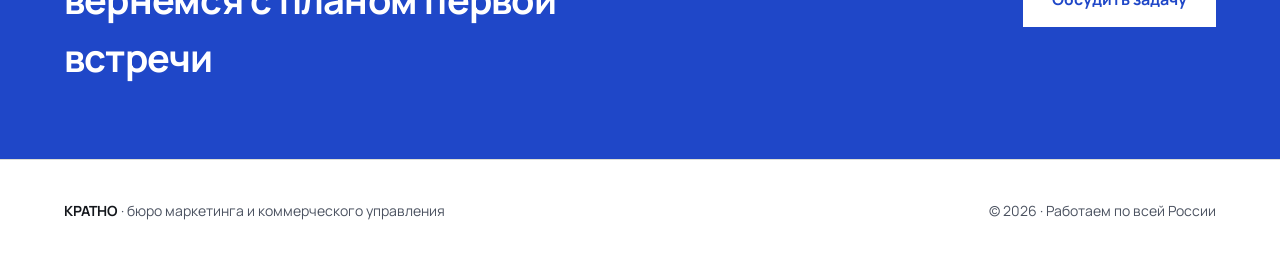
==== commit 4dd4fdba: "Self-hosted images: replace external picsum with local photos" ====
--- a/index.html
+++ b/index.html
@@ -40,7 +40,7 @@
       </div>
     </div>
     <div class="hero-visual reveal">
-      <img src="https://picsum.photos/id/1076/900/1100" alt="Деловой квартал" loading="eager">
+      <img src="img/hero.jpg" alt="Деловой квартал" loading="eager">
       <div class="hero-chip">
         <b>+42%</b>
         <span>медианный рост выручки клиентов за год работы</span>
@@ -95,7 +95,7 @@
   <div class="wrap">
     <h2>Кейсы пишем как отчёты: задача, действия, цифры</h2>
     <div class="case-teaser reveal">
-      <div class="case-media" style="background-image:url('https://picsum.photos/id/7/900/720')"></div>
+      <div class="case-media" style="background-image:url('img/case-horeca.jpg')"></div>
       <div class="case-body">
         <h3>Производитель мебели для HoReCa: из «сарафана» в систему продаж</h3>
         <div class="case-nums">
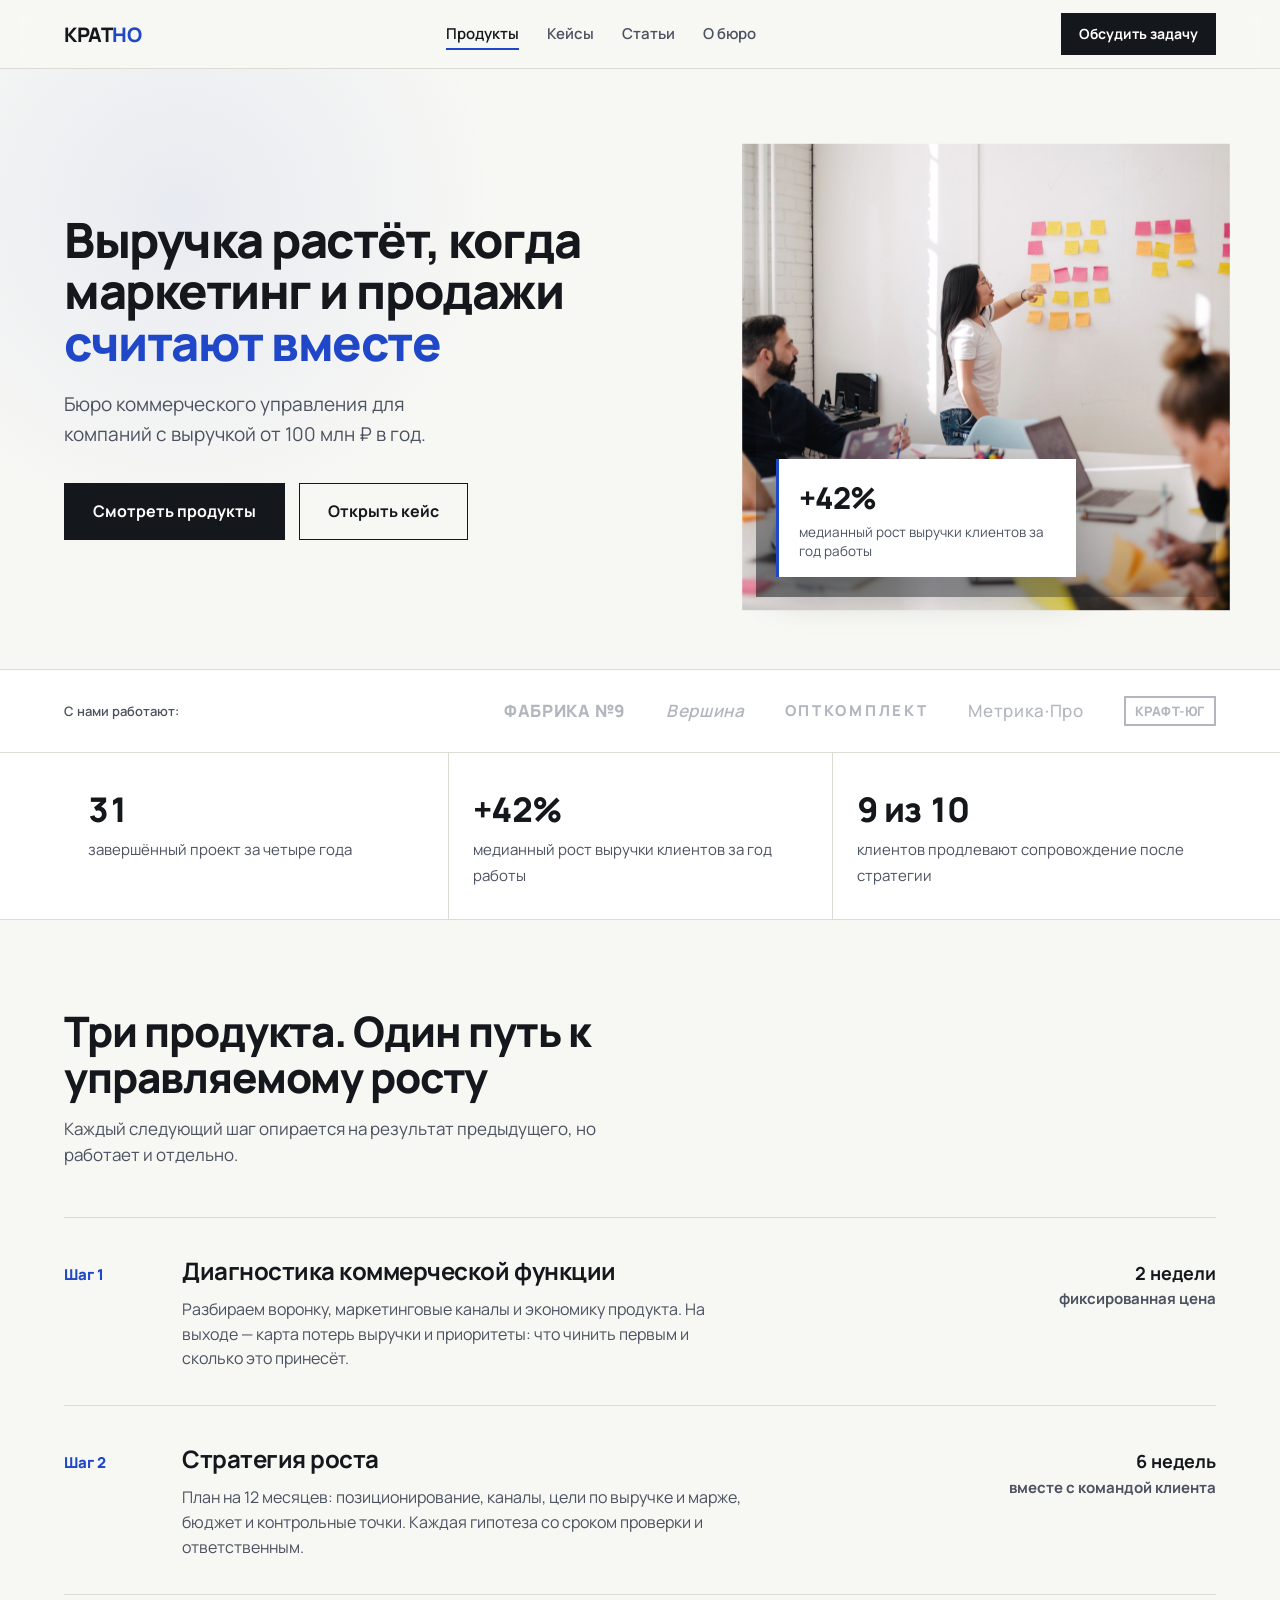
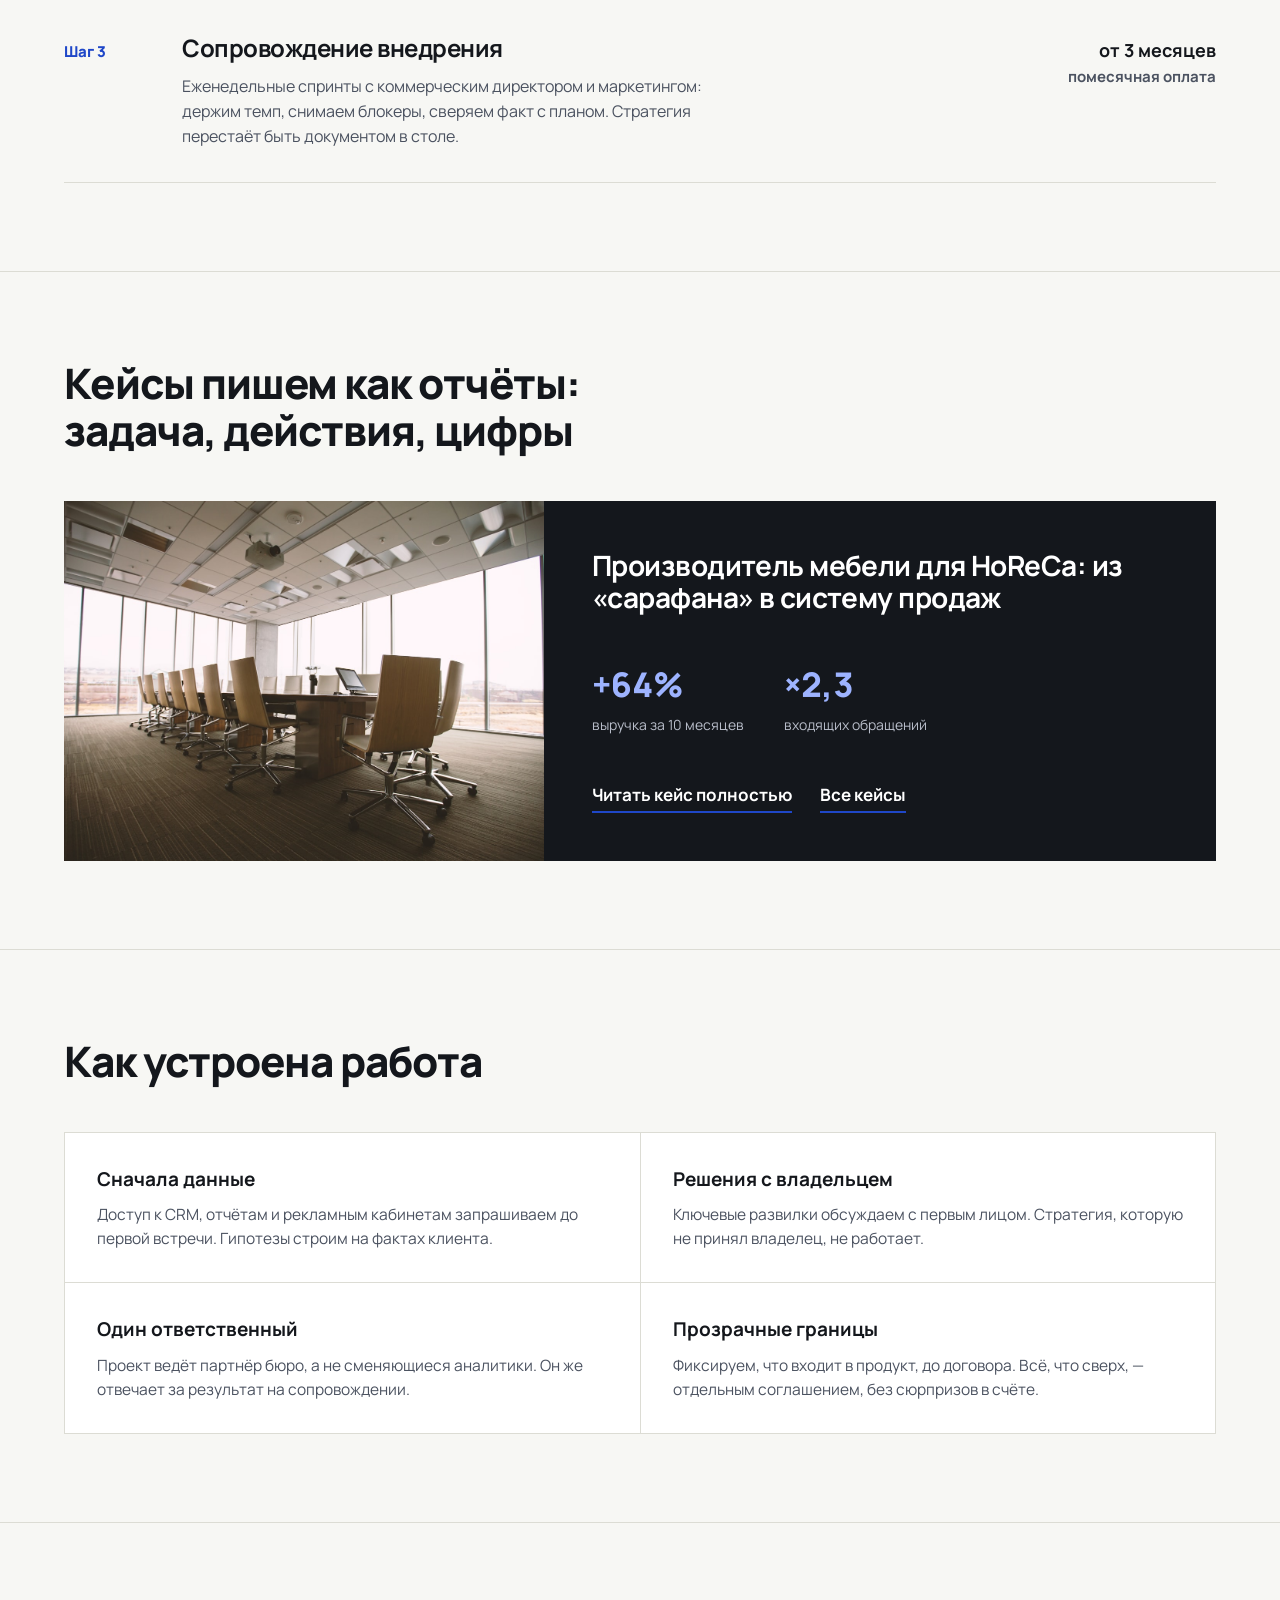
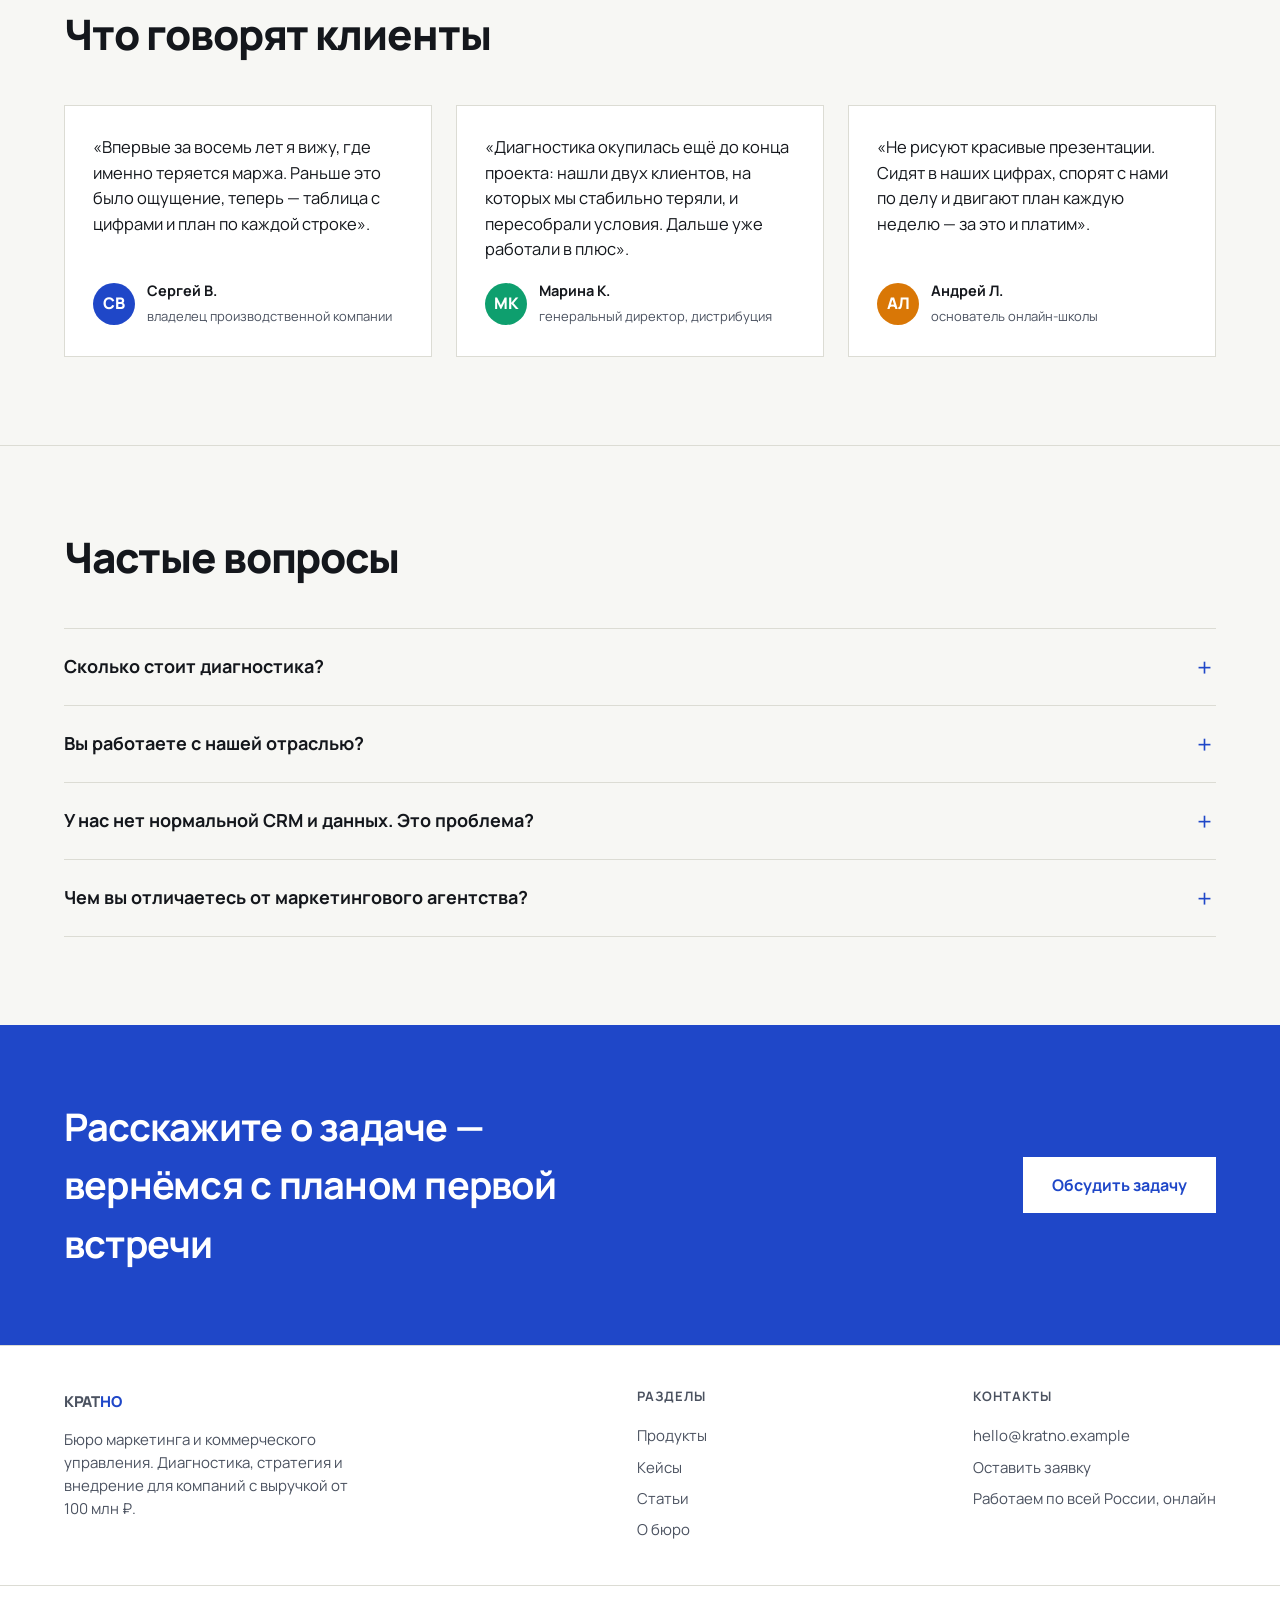
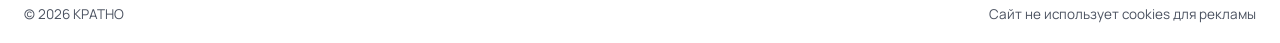
==== commit 4d277e6b: "Life pass: team hero, lead modal, testimonials, FAQ, logos, rich footer, next-case, parallax" ====
--- a/index.html
+++ b/index.html
@@ -25,7 +25,7 @@
       <a href="blog.html">Статьи</a>
       <a href="about.html">О бюро</a>
     </nav>
-    <a class="head-cta" href="#contact">Обсудить задачу</a>
+    <a class="head-cta" href="#" data-modal-open>Обсудить задачу</a>
   </div>
 </header>
 
@@ -40,7 +40,7 @@
       </div>
     </div>
     <div class="hero-visual reveal">
-      <img src="img/hero.jpg" alt="Деловой квартал" loading="eager">
+      <img src="img/hero-team.jpg" alt="Команда на стратегической сессии" loading="eager">
       <div class="hero-chip">
         <b>+42%</b>
         <span>медианный рост выручки клиентов за год работы</span>
@@ -48,6 +48,19 @@
     </div>
   </div>
 </section>
+
+<div class="logos" aria-label="С нами работают">
+  <div class="wrap">
+    <span class="label">С нами работают:</span>
+    <div class="marks">
+      <span>ФАБРИКА №9</span>
+      <span>Вершина</span>
+      <span>ОПТКОМПЛЕКТ</span>
+      <span>Метрика·Про</span>
+      <span>КРАФТ-ЮГ</span>
+    </div>
+  </div>
+</div>
 
 <div class="stats">
   <div class="wrap">
@@ -123,19 +136,122 @@
   </div>
 </section>
 
+<section class="block">
+  <div class="wrap">
+    <h2>Что говорят клиенты</h2>
+    <div class="tst">
+      <blockquote class="reveal">
+        «Впервые за восемь лет я вижу, где именно теряется маржа. Раньше это было ощущение, теперь — таблица с цифрами и план по каждой строке».
+        <footer>
+          <span class="ava" style="background:#1f47c8">СВ</span>
+          <span><b>Сергей В.</b><small>владелец производственной компании</small></span>
+        </footer>
+      </blockquote>
+      <blockquote class="reveal">
+        «Диагностика окупилась ещё до конца проекта: нашли двух клиентов, на которых мы стабильно теряли, и пересобрали условия. Дальше уже работали в плюс».
+        <footer>
+          <span class="ava" style="background:#0e9f6e">МК</span>
+          <span><b>Марина К.</b><small>генеральный директор, дистрибуция</small></span>
+        </footer>
+      </blockquote>
+      <blockquote class="reveal">
+        «Не рисуют красивые презентации. Сидят в наших цифрах, спорят с нами по делу и двигают план каждую неделю — за это и платим».
+        <footer>
+          <span class="ava" style="background:#d97706">АЛ</span>
+          <span><b>Андрей Л.</b><small>основатель онлайн-школы</small></span>
+        </footer>
+      </blockquote>
+    </div>
+  </div>
+</section>
+
+<section class="block">
+  <div class="wrap">
+    <h2>Частые вопросы</h2>
+    <div class="faq">
+      <details>
+        <summary>Сколько стоит диагностика?</summary>
+        <p>Цена фиксируется до договора и зависит от количества направлений бизнеса и состояния учёта. Точную сумму называем после короткого созвона: полчаса, без обязательств.</p>
+      </details>
+      <details>
+        <summary>Вы работаете с нашей отраслью?</summary>
+        <p>Методика не привязана к отрасли: мы работаем с воронкой, маржой и планом продаж, а они устроены одинаково у производства, дистрибуции, услуг и онлайн-проектов. Отраслевую специфику берём из ваших данных и интервью с командой.</p>
+      </details>
+      <details>
+        <summary>У нас нет нормальной CRM и данных. Это проблема?</summary>
+        <p>Частая ситуация. Тогда первым шагом ставим сбор данных: настраиваем минимальный учёт за две-три недели, и дальше стратегия опирается на факты, а не на воспоминания менеджеров.</p>
+      </details>
+      <details>
+        <summary>Чем вы отличаетесь от маркетингового агентства?</summary>
+        <p>Агентство отвечает за канал: рекламу, сайт, контент. Мы отвечаем за коммерческий результат целиком — от цены и ассортимента до мотивации менеджеров. Часто мы как раз ставим агентствам задачи и принимаем их работу на стороне клиента.</p>
+      </details>
+    </div>
+  </div>
+</section>
+
 <div class="cta-band" id="contact">
   <div class="wrap">
     <h2>Расскажите о задаче — вернёмся с планом первой встречи</h2>
-    <a class="btn" href="mailto:hello@kratno.example">Обсудить задачу</a>
+    <a class="btn" href="#" data-modal-open>Обсудить задачу</a>
   </div>
 </div>
 
 <footer class="site-foot">
-  <div class="wrap">
-    <div><b>КРАТНО</b> · бюро маркетинга и коммерческого управления</div>
-    <div>© 2026 · Работаем по всей России</div>
+  <div class="wrap cols">
+    <div class="about-col">
+      <a class="logo" href="index.html">КРАТ<em>НО</em></a>
+      <p>Бюро маркетинга и коммерческого управления. Диагностика, стратегия и внедрение для компаний с выручкой от 100 млн ₽.</p>
+    </div>
+    <div>
+      <h4>Разделы</h4>
+      <a href="index.html#products">Продукты</a>
+      <a href="cases.html">Кейсы</a>
+      <a href="blog.html">Статьи</a>
+      <a href="about.html">О бюро</a>
+    </div>
+    <div>
+      <h4>Контакты</h4>
+      <a href="#" data-modal-open>hello@kratno.example</a>
+      <a href="#" data-modal-open>Оставить заявку</a>
+      <a>Работаем по всей России, онлайн</a>
+    </div>
+  </div>
+  <div class="base">
+    <div>© 2026 КРАТНО</div>
+    <div>Сайт не использует cookies для рекламы</div>
   </div>
 </footer>
+
+<div class="modal" id="lead-modal" role="dialog" aria-modal="true" aria-labelledby="lm-title">
+  <div class="modal__back" data-modal-close></div>
+  <div class="modal__box">
+    <button class="modal__close" data-modal-close aria-label="Закрыть">&times;</button>
+    <h3 id="lm-title">Обсудить задачу</h3>
+    <p class="sub">Коротко расскажите о компании — вернёмся в течение рабочего дня с планом первой встречи.</p>
+    <form data-lead-form>
+      <label>Ваше имя</label>
+      <input type="text" name="name" required placeholder="Как к вам обращаться">
+      <label>Телефон или Telegram</label>
+      <input type="text" name="phone" required placeholder="+7 ___ ___-__-__ или @ник">
+      <label>Что интересует</label>
+      <select name="topic">
+        <option>Диагностика коммерческой функции</option>
+        <option>Стратегия роста</option>
+        <option>Сопровождение внедрения</option>
+        <option>Пока не знаю — нужен разбор</option>
+      </select>
+      <label>Пара слов о задаче</label>
+      <textarea name="msg" placeholder="Чем занимаетесь и что хочется изменить"></textarea>
+      <button class="send" type="submit">Отправить заявку</button>
+      <p class="fine">Нажимая кнопку, вы соглашаетесь с политикой обработки персональных данных</p>
+    </form>
+    <div class="modal__ok">
+      <div class="ring">&#10003;</div>
+      <h3>Заявка принята</h3>
+      <p class="sub">Свяжемся с вами в течение рабочего дня.</p>
+    </div>
+  </div>
+</div>
 
 <script src="app.js"></script>
 </body>
--- a/style.css
+++ b/style.css
@@ -58,7 +58,17 @@
 .head-cta:active { transform: translateY(1px); }
 
 /* ---------- hero ---------- */
-.hero { padding: 88px 0 72px; border-bottom: 1px solid var(--line); }
+.hero { padding: 88px 0 72px; border-bottom: 1px solid var(--line); position: relative; overflow: hidden; }
+.hero::before {
+  content: ""; position: absolute; z-index: 0; pointer-events: none;
+  width: 720px; height: 720px; left: -180px; top: -220px;
+  background: radial-gradient(circle, rgb(31 71 200 / .07), transparent 62%);
+}
+@media (prefers-reduced-motion: no-preference) {
+  .hero::before { animation: drift 14s ease-in-out infinite alternate; }
+}
+@keyframes drift { to { transform: translate(120px, 60px) scale(1.15); } }
+.hero .wrap { position: relative; z-index: 1; }
 .hero-grid {
   display: grid; grid-template-columns: 7fr 5fr; gap: 48px; align-items: end;
 }
@@ -107,6 +117,141 @@
 }
 .hero-chip b { display: block; font-size: 30px; font-weight: 800; letter-spacing: -0.02em; }
 .hero-chip span { font-size: 13.5px; color: var(--ink-soft); line-height: 1.4; display: block; margin-top: 2px; }
+@media (prefers-reduced-motion: no-preference) {
+  .hero-chip { animation: chipFloat 5s ease-in-out 1.4s infinite alternate; }
+}
+@keyframes chipFloat { to { transform: translateY(-8px); } }
+
+/* ---------- logos strip ---------- */
+.logos { border-bottom: 1px solid var(--line); background: var(--bg-raise); }
+.logos .wrap {
+  padding: 26px 24px; display: flex; align-items: center; justify-content: space-between;
+  gap: 28px; flex-wrap: wrap;
+}
+.logos .label { font-size: 13px; color: var(--ink-soft); font-weight: 600; }
+.logos .marks { display: flex; gap: 40px; align-items: center; flex-wrap: wrap; }
+.logos .marks span {
+  font-weight: 800; font-size: 17px; letter-spacing: .04em; color: #b3b6be;
+  transition: color .25s ease;
+  white-space: nowrap;
+}
+.logos .marks span:hover { color: var(--ink); }
+.logos .marks span:nth-child(2) { font-weight: 600; font-style: italic; }
+.logos .marks span:nth-child(3) { letter-spacing: .18em; font-size: 15px; }
+.logos .marks span:nth-child(4) { font-weight: 500; }
+.logos .marks span:nth-child(5) { border: 2px solid currentColor; padding: 3px 9px; font-size: 13px; }
+
+/* ---------- testimonials ---------- */
+.tst { margin-top: 48px; display: grid; grid-template-columns: repeat(3, 1fr); gap: 24px; }
+.tst blockquote {
+  background: var(--bg-raise); border: 1px solid var(--line);
+  padding: 28px; display: flex; flex-direction: column; gap: 18px;
+  font-size: 16.5px; line-height: 1.55;
+}
+.tst footer { display: flex; align-items: center; gap: 12px; margin-top: auto; }
+.tst .ava {
+  width: 42px; height: 42px; border-radius: 50%; flex: none;
+  display: grid; place-items: center; color: #fff; font-weight: 800; font-size: 16px;
+}
+.tst b { display: block; font-size: 14.5px; }
+.tst small { color: var(--ink-soft); font-size: 13px; }
+
+/* ---------- FAQ ---------- */
+.faq { margin-top: 48px; border-top: 1px solid var(--line); }
+.faq details { border-bottom: 1px solid var(--line); }
+.faq summary {
+  cursor: pointer; list-style: none; padding: 24px 40px 24px 0;
+  font-weight: 700; font-size: 18px; position: relative;
+}
+.faq summary::-webkit-details-marker { display: none; }
+.faq summary::after {
+  content: "+"; position: absolute; right: 4px; top: 50%;
+  transform: translateY(-50%); font-size: 26px; font-weight: 400; color: var(--accent);
+  transition: transform .25s ease;
+}
+.faq details[open] summary::after { transform: translateY(-50%) rotate(45deg); }
+.faq details p { padding: 0 0 24px; color: var(--ink-soft); max-width: 68ch; }
+
+/* ---------- modal ---------- */
+.modal {
+  position: fixed; inset: 0; z-index: 200; display: none;
+  align-items: center; justify-content: center; padding: 20px;
+}
+.modal.open { display: flex; }
+.modal__back {
+  position: absolute; inset: 0; background: rgb(20 23 28 / .55);
+  backdrop-filter: blur(4px);
+}
+.modal__box {
+  position: relative; background: var(--bg-raise); width: 460px; max-width: 100%;
+  padding: 36px; max-height: 92vh; overflow: auto;
+  box-shadow: 0 30px 80px rgb(20 23 28 / .3);
+}
+@media (prefers-reduced-motion: no-preference) {
+  .modal.open .modal__box { animation: modalIn .35s cubic-bezier(.16,1,.3,1); }
+}
+@keyframes modalIn { from { opacity: 0; transform: translateY(26px) scale(.98); } }
+.modal__close {
+  position: absolute; top: 14px; right: 16px; border: 0; background: none;
+  font-size: 26px; cursor: pointer; color: var(--ink-soft); line-height: 1;
+}
+.modal__close:hover { color: var(--ink); }
+.modal h3 { font-size: 24px; letter-spacing: -0.015em; margin-bottom: 6px; }
+.modal .sub { color: var(--ink-soft); font-size: 15px; margin-bottom: 22px; }
+.modal label { display: block; font-size: 13.5px; font-weight: 700; margin: 14px 0 6px; }
+.modal input, .modal select, .modal textarea {
+  width: 100%; padding: 12px 14px; border: 1px solid var(--line);
+  font: inherit; font-size: 15.5px; background: var(--bg); color: var(--ink);
+}
+.modal input:focus, .modal select:focus, .modal textarea:focus {
+  outline: 2px solid var(--accent); outline-offset: -1px;
+}
+.modal textarea { resize: vertical; min-height: 84px; }
+.modal .send {
+  margin-top: 22px; width: 100%; border: 0; cursor: pointer;
+  background: var(--accent); color: #fff; font: inherit; font-weight: 700;
+  font-size: 16px; padding: 15px;
+  transition: transform .15s ease, background .15s ease;
+}
+.modal .send:hover { background: #1739a8; }
+.modal .send:active { transform: scale(.985); }
+.modal .fine { margin-top: 12px; font-size: 12.5px; color: var(--ink-soft); text-align: center; }
+.modal__ok { display: none; text-align: center; padding: 30px 0 16px; }
+.modal__ok .ring {
+  width: 64px; height: 64px; margin: 0 auto 18px; border-radius: 50%;
+  background: var(--accent); color: #fff; display: grid; place-items: center; font-size: 30px;
+}
+@media (prefers-reduced-motion: no-preference) {
+  .modal__ok.show .ring { animation: pop .5s cubic-bezier(.16,1,.3,1); }
+}
+@keyframes pop { from { transform: scale(0); } }
+.modal.sent form { display: none; }
+.modal.sent .modal__ok { display: block; }
+
+/* ---------- next case / footer nav ---------- */
+.next-case { border-top: 1px solid var(--line); }
+.next-case a {
+  display: flex; justify-content: space-between; align-items: center; gap: 20px;
+  padding: 44px 0; transition: background .2s ease;
+}
+.next-case .wrap:hover a { color: var(--accent); }
+.next-case small { display: block; font-size: 13.5px; color: var(--ink-soft); font-weight: 600; margin-bottom: 8px; }
+.next-case h3 { font-size: clamp(20px, 2.6vw, 30px); letter-spacing: -0.02em; transition: color .2s ease; }
+.next-case .arr { font-size: 34px; color: var(--accent); flex: none; }
+
+.site-foot .cols {
+  display: grid; grid-template-columns: 2fr 1fr 1fr; gap: 40px;
+  padding: 52px 24px 40px;
+}
+.site-foot .cols h4 { font-size: 13px; letter-spacing: .08em; text-transform: uppercase; color: var(--ink-soft); margin-bottom: 14px; }
+.site-foot .cols a { display: block; padding: 4px 0; color: var(--ink-soft); font-size: 15px; }
+.site-foot .cols a:hover { color: var(--accent); }
+.site-foot .cols .about-col p { color: var(--ink-soft); font-size: 15px; max-width: 34ch; margin-top: 10px; }
+.site-foot .base {
+  border-top: 1px solid var(--line);
+  padding: 18px 24px; display: flex; justify-content: space-between; gap: 16px; flex-wrap: wrap;
+  font-size: 13.5px; color: var(--ink-soft);
+}
 
 /* ---------- stats strip ---------- */
 .stats { border-bottom: 1px solid var(--line); background: var(--bg-raise); }
@@ -321,7 +466,9 @@
   .stats .wrap, .case-results .wrap { grid-template-columns: 1fr; }
   .stat + .stat { border-left: 0; border-top: 1px solid var(--line); }
   .case-results .stat + .stat { border-top-color: #2c313c; }
-  .case-grid, .post-list { grid-template-columns: 1fr; }
+  .case-grid, .post-list, .tst { grid-template-columns: 1fr; }
+  .site-foot .cols { grid-template-columns: 1fr; gap: 24px; padding: 40px 24px 28px; }
+  .logos .marks { gap: 22px; }
   .product { grid-template-columns: 1fr; gap: 8px; }
   .product .term { text-align: left; }
   .method { grid-template-columns: 1fr; }
